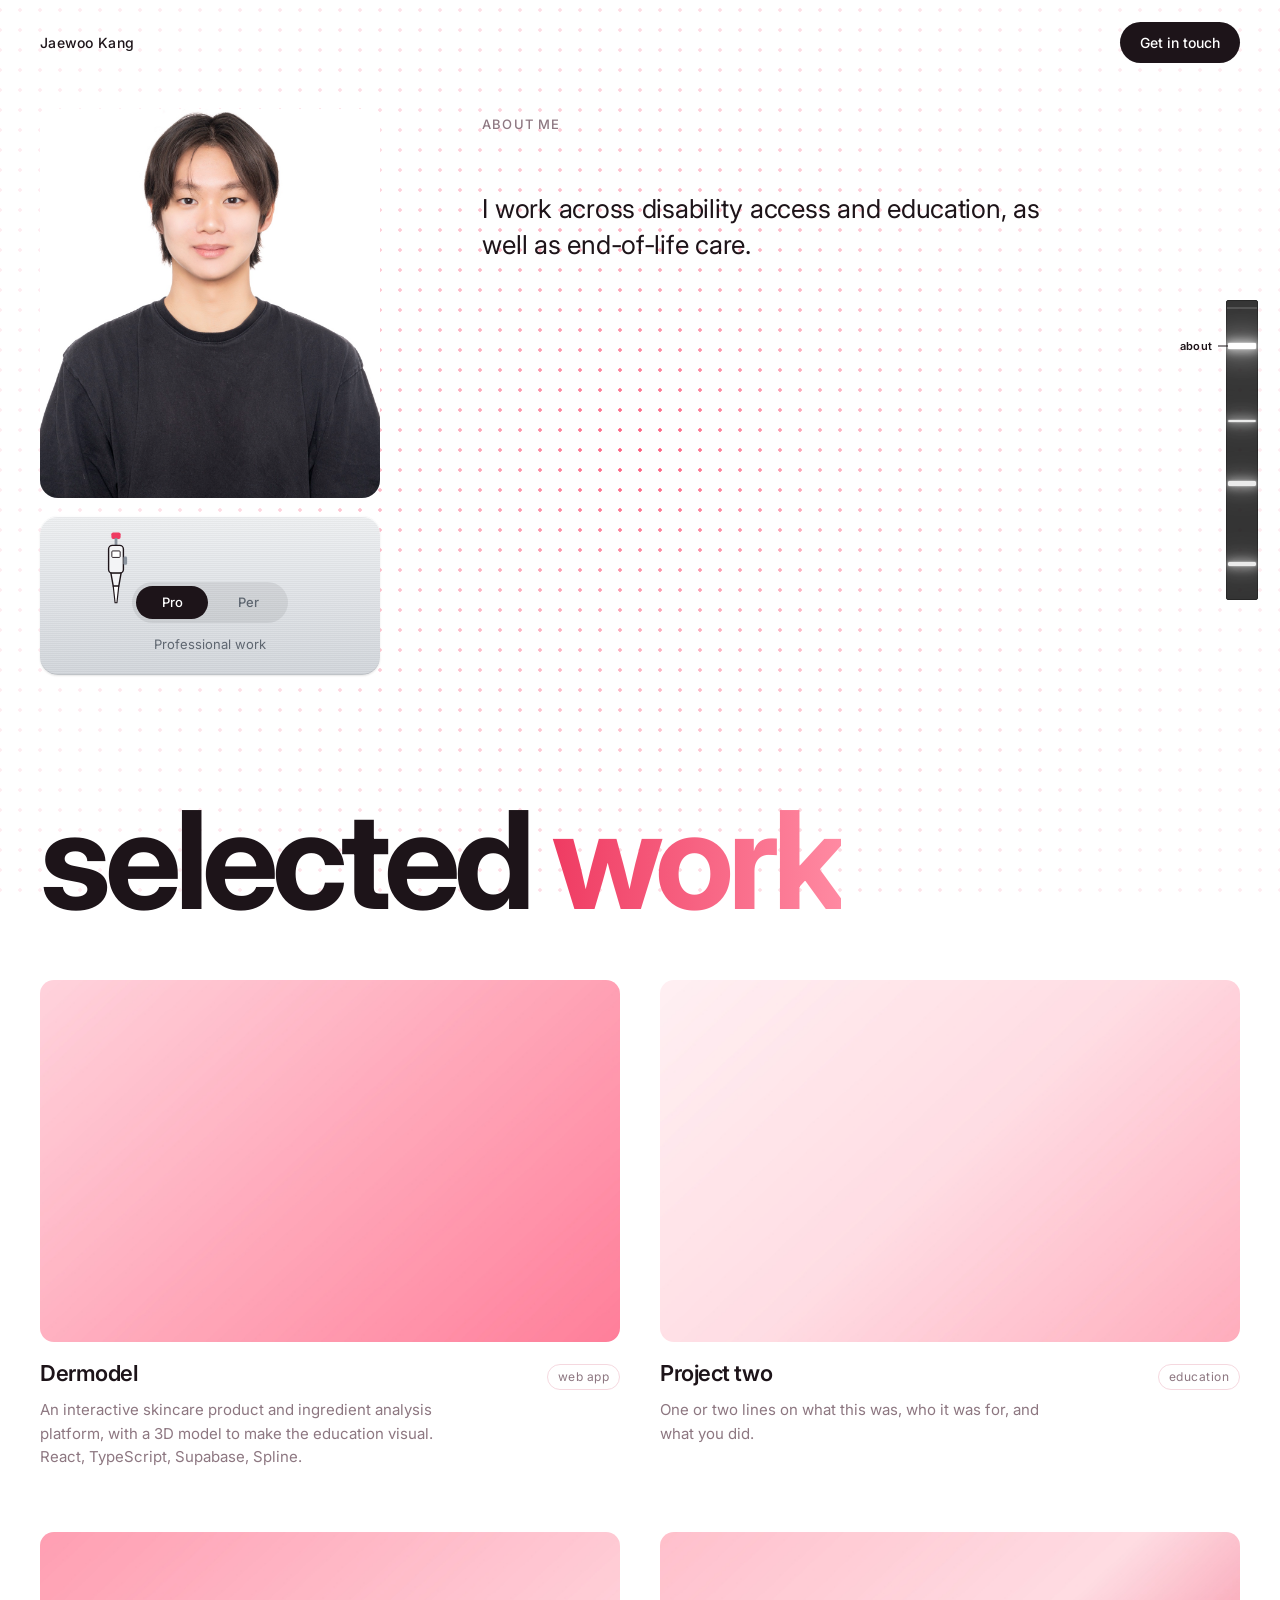
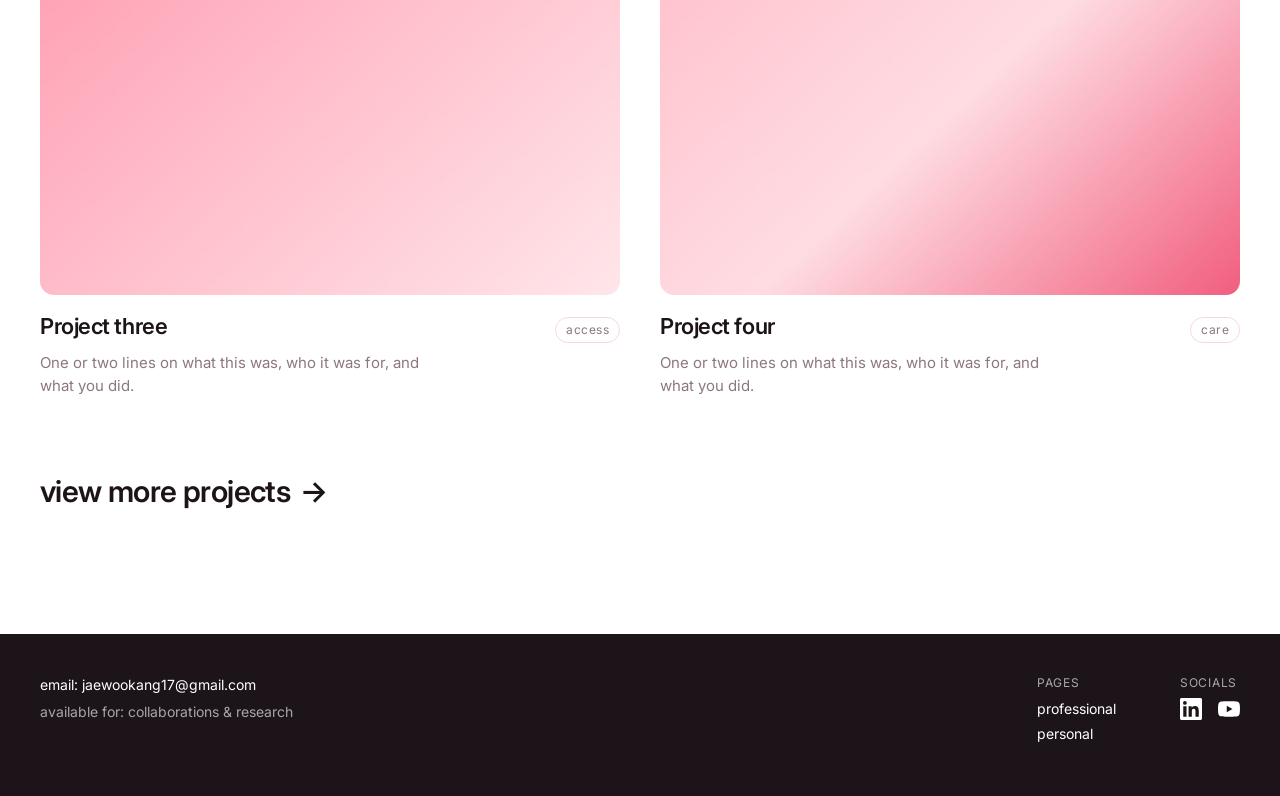
==== index.html @ d9cacae0 "Personal portrait with glasses; link Project one to Dermodel Co-Authored-By: Claude Opus 5 <noreply@" ====
<!DOCTYPE html>
<html lang="en" data-mode="pro">
<head>
  <meta charset="utf-8">
  <meta name="viewport" content="width=device-width, initial-scale=1">
  <title>Jaewoo Kang</title>
  <meta name="description" content="Jaewoo Kang — work across disability access and education, and end-of-life care.">
  <link rel="preconnect" href="https://fonts.googleapis.com">
  <link rel="preconnect" href="https://fonts.gstatic.com" crossorigin>
  <link href="https://fonts.googleapis.com/css2?family=Inter:wght@400;500;600;700&display=swap" rel="stylesheet">
  <link rel="stylesheet" href="style.css?v=16">
</head>
<body>
  <div class="dots" aria-hidden="true"><div class="dots__glow"></div></div>
  <div class="wrap">

    <header class="topbar">
      <a class="brand" href="index.html">Jaewoo Kang</a>
      <a class="btn" href="mailto:jaewookang17@gmail.com">Get in touch</a>
    </header>

    <main>
      <section class="hero" id="about">
        <figure class="portrait">
          <img src="assets/photo.jpg" alt="Portrait of Jaewoo Kang" width="1120" height="1400">
        </figure>

        <div class="about">
          <p class="eyebrow">About me</p>
          <p class="about__text">I work across disability access and education, as well as end-of-life care.</p>
        </div>

        <nav class="mode" aria-label="Professional or personal">
          <!-- Micropipette: pick it up by hovering the toggle -->
          <svg class="pipette" viewBox="0 0 28 80" aria-hidden="true" focusable="false">
            <rect class="pipette__plunger" x="9" y="0" width="10" height="7" rx="2"/>
            <rect class="pipette__stem" x="12.5" y="6" width="3" height="9"/>
            <rect class="pipette__body" x="6" y="14" width="16" height="30" rx="4"/>
            <rect class="pipette__window" x="9.5" y="20" width="9" height="7" rx="1"/>
            <rect class="pipette__eject" x="22" y="26" width="4" height="9" rx="1.5"/>
            <path class="pipette__cone" d="M8.5 44L11 58h6l2.5-14z"/>
            <path class="pipette__tip" d="M11 58l2 18h2l2-18z"/>
          </svg>
          <div class="mode__pill">
            <a class="mode__btn is-active" href="index.html?v=16" aria-current="page">Pro</a>
            <a class="mode__btn" href="personal.html?v=16">Per</a>
          </div>
          <p class="mode__hint">Professional work</p>
        </nav>
      </section>

      <section class="work" id="work" aria-labelledby="work-title">
        <h2 class="work__title" id="work-title">selected <em>work</em></h2>

        <div class="work__grid">
          <a class="project reveal" href="https://dermodel.app" target="_blank" rel="noopener">
            <div class="project__media">
              <img src="assets/projects/project-1.jpg" alt="" width="1200" height="750" loading="lazy">
            </div>
            <div class="project__meta">
              <h3 class="project__title">Dermodel</h3>
              <span class="project__tag">web app</span>
            </div>
            <p class="project__desc">An interactive skincare product and ingredient analysis platform, with a 3D model to make the education visual. React, TypeScript, Supabase, Spline.</p>
          </a>

          <a class="project reveal" href="#">
            <div class="project__media">
              <img src="assets/projects/project-2.jpg" alt="" width="1200" height="750" loading="lazy">
            </div>
            <div class="project__meta">
              <h3 class="project__title">Project two</h3>
              <span class="project__tag">education</span>
            </div>
            <p class="project__desc">One or two lines on what this was, who it was for, and what you did.</p>
          </a>

          <a class="project reveal" href="#">
            <div class="project__media">
              <img src="assets/projects/project-3.jpg" alt="" width="1200" height="750" loading="lazy">
            </div>
            <div class="project__meta">
              <h3 class="project__title">Project three</h3>
              <span class="project__tag">access</span>
            </div>
            <p class="project__desc">One or two lines on what this was, who it was for, and what you did.</p>
          </a>

          <a class="project reveal" href="#">
            <div class="project__media">
              <img src="assets/projects/project-4.jpg" alt="" width="1200" height="750" loading="lazy">
            </div>
            <div class="project__meta">
              <h3 class="project__title">Project four</h3>
              <span class="project__tag">care</span>
            </div>
            <p class="project__desc">One or two lines on what this was, who it was for, and what you did.</p>
          </a>
        </div>

        <a class="work__more" href="#">view more projects <span class="arrow" aria-hidden="true">→</span></a>
      </section>
    </main>


  </div>

  <footer class="footer" id="contact">
    <div class="wrap footer__inner">
      <div class="footer__contact">
        <p>email: <a href="mailto:jaewookang17@gmail.com">jaewookang17@gmail.com</a></p>
        <p class="footer__muted">available for: collaborations &amp; research</p>
      </div>
      <div>
        <p class="footer__label">pages</p>
        <ul>
          <li><a href="index.html">professional</a></li>
          <li><a href="personal.html">personal</a></li>
        </ul>
      </div>
      <div>
        <p class="footer__label">socials</p>
        <ul class="footer__icons">
          <li>
            <a href="https://www.linkedin.com/in/jaewookang" target="_blank" rel="me noopener" aria-label="LinkedIn" title="LinkedIn">
              <svg viewBox="0 0 24 24" aria-hidden="true" focusable="false"><path d="M20.447 20.452h-3.554v-5.569c0-1.328-.027-3.037-1.852-3.037-1.853 0-2.136 1.445-2.136 2.939v5.667H9.351V9h3.414v1.561h.046c.477-.9 1.637-1.85 3.37-1.85 3.601 0 4.267 2.37 4.267 5.455v6.286zM5.337 7.433a2.062 2.062 0 0 1-2.063-2.065 2.064 2.064 0 1 1 2.063 2.065zm1.782 13.019H3.555V9h3.564v11.452zM22.225 0H1.771C.792 0 0 .774 0 1.729v20.542C0 23.227.792 24 1.771 24h20.451C23.2 24 24 23.227 24 22.271V1.729C24 .774 23.2 0 22.222 0h.003z"/></svg>
            </a>
          </li>
          <li>
            <a href="https://www.youtube.com/" target="_blank" rel="me noopener" aria-label="YouTube" title="YouTube">
              <svg viewBox="0 0 24 24" aria-hidden="true" focusable="false"><path d="M23.498 6.186a3.016 3.016 0 0 0-2.122-2.136C19.505 3.545 12 3.545 12 3.545s-7.505 0-9.377.505A3.017 3.017 0 0 0 .502 6.186C0 8.07 0 12 0 12s0 3.93.502 5.814a3.016 3.016 0 0 0 2.122 2.136c1.871.505 9.376.505 9.376.505s7.505 0 9.377-.505a3.015 3.015 0 0 0 2.122-2.136C24 15.93 24 12 24 12s0-3.93-.502-5.814zM9.545 15.568V8.432L15.818 12l-6.273 3.568z"/></svg>
            </a>
          </li>
        </ul>
      </div>
    </div>
  </footer>

  <!-- DNA ladder: black lane, white bands; about / work / contact are links -->
  <nav class="gel" aria-label="Sections">
    <div class="gel__lane" aria-hidden="true"><span class="gel__front"></span></div>
    <a    class="gel__band is-marker" href="#about"   style="--p: .14;  --h: 6px"><span class="gel__label">about</span></a>
    <span class="gel__band" style="--p: .40; --h: 2px" data-bp="2,500" aria-hidden="true"></span>
    <a    class="gel__band is-marker" href="#work"    style="--p: .617; --h: 5px"><span class="gel__label">work</span></a>
    <a    class="gel__band is-marker" href="#contact" style="--p: .896; --h: 4px"><span class="gel__label">contact</span></a>
  </nav>

  <script src="script.js?v=16"></script>
</body>
</html>
---- style.css ----
/* ---------- Tokens ---------- */
:root {
  --font: "Inter", -apple-system, BlinkMacSystemFont, "Segoe UI", Roboto, Helvetica, Arial, sans-serif;

  /* Pro / day: white with red-pink */
  --bg: #ffffff;
  --fg: #1d1419;
  --muted: #8d7781;
  --surface: #fff1f4;
  --surface-2: #ffe3e9;
  --line: #f5d8df;
  --pink: #ff5c7c;
  --pink-deep: #ef3b62;
  --accent: #1d1419;
  --accent-fg: #ffffff;
  --grad: linear-gradient(135deg, #ffd0da 0%, #ff9fb3 55%, #ffe0e6 100%);
  --grad-text: linear-gradient(90deg, #ef3b62 0%, #ff8aa2 100%);

  /* dot-grid background: colour shows only through the dots; a hotspot follows the cursor */
  --dot-size: 3px;
  --dot-gap: 20px;
  --dots-base: rgba(255, 170, 190, .22);
  --dots-hot:  rgba(255, 36, 80, .72);
  --dots-mid:  rgba(255, 92, 124, .46);
  --dots-far:  rgba(255, 150, 172, .22);

  /* sterile station: brushed stainless hood the pipette and toggle sit in */
  --station: linear-gradient(180deg, #eef0f2 0%, #dfe2e6 55%, #d3d7dc 100%);
  --station-edge: rgba(255, 255, 255, .85);
  --station-shadow: rgba(0, 0, 0, .10);
  --station-fg: #1d1419;
  --station-muted: #5e6670;
  --station-pill: rgba(0, 0, 0, .07);

  /* footer is inverted: black on the light page, white on the dark one */
  --footer-bg: #1d1419;
  --footer-fg: #ffffff;
  --footer-muted: rgba(255, 255, 255, .62);
  --footer-line: rgba(255, 255, 255, .12);

  --gutter: clamp(16px, 4vw, 40px);
  --r-sm: 999px;
  --r-md: 14px;
  --r-lg: 18px;
  --ease: cubic-bezier(.2, .7, .2, 1);
}

/* Per / night: deep plum with the same pinks */
:root[data-mode="per"] {
  --bg: #150f18;
  --fg: #f9eff4;
  --muted: #a591a0;
  --surface: #211925;
  --surface-2: #2b2130;
  --line: #2f2534;
  --pink: #ff7391;
  --pink-deep: #ff5c7c;
  --accent: #ff7391;
  --accent-fg: #150f18;
  --grad: linear-gradient(135deg, #3a1f36 0%, #ff7391 100%);
  --grad-text: linear-gradient(90deg, #ff5c7c 0%, #ffb3c1 100%);
  --dots-base: rgba(255, 120, 150, .16);
  --dots-hot:  rgba(255, 60, 100, .62);
  --dots-mid:  rgba(255, 100, 132, .40);
  --dots-far:  rgba(255, 140, 165, .18);
  --station: linear-gradient(180deg, #5b626a 0%, #4a5058 55%, #40464d 100%);
  --station-edge: rgba(255, 255, 255, .18);
  --station-shadow: rgba(0, 0, 0, .35);
  --station-fg: #ffffff;
  --station-muted: rgba(255, 255, 255, .66);
  --station-pill: rgba(255, 255, 255, .12);

  --footer-bg: #ffffff;
  --footer-fg: #1d1419;
  --footer-muted: #8d7781;
  --footer-line: #f5d8df;
}

/* Cross-fade between the two pages in browsers that support it. */
@view-transition { navigation: auto; }
::view-transition-old(root),
::view-transition-new(root) { animation-duration: .35s; }

/* ---------- Base ---------- */
*, *::before, *::after { box-sizing: border-box; }

html { color-scheme: light; scroll-behavior: smooth; }
html[data-mode="per"] { color-scheme: dark; }

body {
  margin: 0;
  font-family: var(--font);
  font-size: 16px;
  line-height: 1.5;
  color: var(--fg);
  background: var(--bg);
  -webkit-font-smoothing: antialiased;
  transition: background-color .35s var(--ease), color .35s var(--ease);
}

/* Dot grid: a fixed layer masked to a grid of small circles. Everything painted
   inside it (the faint base + the glow that follows the cursor) shows only through the dots. */
.dots {
  position: fixed;
  inset: 0;
  z-index: -1;
  overflow: hidden;
  pointer-events: none;
  background: var(--dots-base);
  -webkit-mask-image: radial-gradient(circle, #000 calc(var(--dot-size) / 2), transparent calc(var(--dot-size) / 2 + .6px));
          mask-image: radial-gradient(circle, #000 calc(var(--dot-size) / 2), transparent calc(var(--dot-size) / 2 + .6px));
  -webkit-mask-size: var(--dot-gap) var(--dot-gap);
          mask-size: var(--dot-gap) var(--dot-gap);
  -webkit-mask-position: center;
          mask-position: center;
}
.dots__glow {
  position: absolute;
  top: 0;
  left: 0;
  width: 120vmax;
  height: 120vmax;
  margin: -60vmax 0 0 -60vmax;   /* centre the glow on its transform origin */
  border-radius: 50%;
  background: radial-gradient(circle,
    var(--dots-hot) 0%,
    var(--dots-mid) 16%,
    var(--dots-far) 36%,
    transparent 58%);
  transform: translate3d(50vw, 50vh, 0);   /* centred until the cursor moves */
  will-change: transform;
}

a { color: inherit; text-decoration: none; }
img { display: block; max-width: 100%; }
::selection { background: var(--pink); color: #fff; }

.wrap {
  width: min(1200px, 100% - 2 * var(--gutter));
  margin-inline: auto;
}

/* ---------- Top bar ---------- */
.topbar {
  display: flex;
  align-items: center;
  justify-content: space-between;
  padding-block: 22px;
}

.brand {
  font-size: 14px;
  font-weight: 500;
  letter-spacing: .02em;
}

.btn {
  display: inline-flex;
  align-items: center;
  gap: 8px;
  padding: 10px 20px;
  font-size: 14px;
  font-weight: 500;
  background: var(--accent);
  color: var(--accent-fg);
  border-radius: var(--r-sm);
  transition: background-color .25s var(--ease), color .25s var(--ease), transform .2s var(--ease), box-shadow .25s var(--ease);
}
.btn:hover {
  background: var(--pink-deep);
  color: #fff;
  box-shadow: 0 8px 24px -8px var(--pink-deep);
}
.btn:active { transform: translateY(1px); }

/* ---------- Hero ---------- */
.hero {
  display: grid;
  grid-template-columns: minmax(240px, 340px) 1fr;
  grid-template-areas:
    "photo about"
    "mode  about";
  column-gap: clamp(32px, 8vw, 150px);
  row-gap: 18px;
  align-items: start;
  padding-block: 24px 120px;
  scroll-margin-top: 24px;
}

.portrait {
  grid-area: photo;
  margin: 0;
  aspect-ratio: 7 / 8;
  background: var(--grad);
  overflow: hidden;
  border-radius: var(--r-lg);
}
.portrait img {
  width: 100%;
  height: 100%;
  object-fit: cover;
}

.about {
  grid-area: about;
  padding-top: 6px;
  max-width: 60ch;
}
.eyebrow {
  margin: 0 0 56px;
  font-size: 13px;
  font-weight: 500;
  letter-spacing: .08em;
  text-transform: uppercase;
  color: var(--muted);
}
.about__text {
  margin: 0;
  font-size: clamp(20px, 2.2vw, 26px);
  line-height: 1.4;
  letter-spacing: -.01em;
  text-wrap: pretty;
}

/* ---------- Sterile station: Pro / Per toggle ---------- */
/* A rounded brushed-steel hood under the portrait (separated by the hero row-gap, so the
   two never share an edge). The pipette rests in it; the hand picks it up here. */
.mode {
  grid-area: mode;
  position: relative;
  padding: 66px 22px 20px;   /* top room for the resting pipette */
  text-align: center;
  background:
    repeating-linear-gradient(180deg, rgba(255, 255, 255, .05) 0 1px, rgba(0, 0, 0, .03) 1px 2px),  /* brushed grain */
    var(--station);
  color: var(--station-fg);
  border-radius: 18px;
  box-shadow:
    inset 0 1px 0 var(--station-edge),
    inset 0 -1px 0 var(--station-shadow),
    0 1px 2px var(--station-shadow);
}
/* Inside the hood the cursor is a hand: you're holding the pipette. */
.mode, .mode * { cursor: grab; }
.mode:active, .mode:active * { cursor: grabbing; }

.mode__pill {
  display: inline-flex;
  gap: 4px;
  padding: 4px;
  background: var(--station-pill);
  border-radius: var(--r-sm);
}
.mode__btn {
  display: inline-flex;
  align-items: center;
  justify-content: center;
  min-width: 72px;
  padding: 7px 16px;
  font-size: 13px;
  font-weight: 500;
  color: var(--station-muted);
  border-radius: var(--r-sm);
  transition: background-color .25s var(--ease), color .25s var(--ease);
}
/* Hover follows the hand normally; while the pipette is held it follows the tip instead. */
.mode:not(.is-holding) .mode__btn:hover,
.mode__btn.is-hot { color: var(--station-fg); }
.mode__btn.is-active {
  background: #1d1419;
  color: #ffffff;
}
:root[data-mode="per"] .mode__btn.is-active {
  background: var(--pink);
  color: #150f18;
}
.mode__hint {
  margin: 12px 0 0;
  font-size: 13px;
  color: var(--station-muted);
}

/* Micropipette. Rests beside the pill; held by the hand cursor inside the hood. */
.pipette {
  position: absolute;
  top: 0;
  left: 0;
  z-index: 2;
  width: 26px;
  height: 74px;
  overflow: visible;
  pointer-events: none;
  color: #1d1419;
  transition: transform .5s var(--ease);
}
.pipette.is-following { transition: none; }
.pipette__plunger { fill: var(--pink-deep); }
.pipette__stem    { fill: #8a939e; }
.pipette__body, .pipette__cone {
  fill: #f3f4f6;
  stroke: currentColor;
  stroke-width: 1.5;
  stroke-linejoin: round;
}
.pipette__window { fill: #ffffff; stroke: currentColor; stroke-width: 1; }
.pipette__eject  { fill: #8a939e; }
.pipette__tip {
  fill: #ffffff;
  stroke: currentColor;
  stroke-width: 1.25;
  stroke-linejoin: round;
}

/* ---------- Selected work ---------- */
.work { padding-bottom: 120px; scroll-margin-top: 40px; }

.work__title {
  margin: 0 0 56px;
  font-size: clamp(56px, 11vw, 136px);
  font-weight: 700;
  line-height: .95;
  letter-spacing: -.045em;
}
.work__title em {
  font-style: normal;
  background: var(--grad-text);
  -webkit-background-clip: text;
  background-clip: text;
  color: transparent;
}

.work__grid {
  display: grid;
  grid-template-columns: 1fr 1fr;
  gap: 64px 40px;
}

.project { display: block; }

.project__media {
  aspect-ratio: 16 / 10;
  overflow: hidden;
  border-radius: var(--r-md);
  background: var(--surface-2);
}
.project__media img {
  width: 100%;
  height: 100%;
  object-fit: cover;
  transition: transform .8s var(--ease);
}
.project:hover .project__media img { transform: scale(1.03); }

.project__meta {
  display: flex;
  align-items: baseline;
  justify-content: space-between;
  gap: 16px;
  margin-top: 18px;
}
.project__title {
  margin: 0;
  font-size: 22px;
  font-weight: 600;
  letter-spacing: -.02em;
  line-height: 1.25;
  transition: color .25s var(--ease);
}
.project:hover .project__title { color: var(--pink-deep); }

.project__tag {
  flex: none;
  font-size: 12px;
  letter-spacing: .04em;
  color: var(--muted);
  padding: 3px 10px;
  border: 1px solid var(--line);
  border-radius: var(--r-sm);
  background: var(--bg);
}

.project__desc {
  margin: 8px 0 0;
  font-size: 15px;
  line-height: 1.55;
  color: var(--muted);
  max-width: 46ch;
}

.work__more {
  display: inline-flex;
  align-items: center;
  gap: 10px;
  margin-top: 72px;
  font-size: clamp(22px, 3vw, 30px);
  font-weight: 600;
  letter-spacing: -.02em;
  transition: color .25s var(--ease);
}
.work__more .arrow { transition: transform .3s var(--ease); }
.work__more:hover { color: var(--pink-deep); }
.work__more:hover .arrow { transform: translateX(6px); }

/* Fade + rise on scroll (only when JS is running) */
.js .reveal {
  opacity: 0;
  transform: translateY(18px);
  transition: opacity .7s var(--ease), transform .7s var(--ease);
}
.js .reveal.is-visible { opacity: 1; transform: none; }

/* ---------- Gel-electrophoresis scroll nav ---------- */
/* A DNA ladder on the right edge: black lane, four white bands of varying thickness with a
   bloomy glow, spaced like a real ladder (not evenly). Three bands are the about / work /
   contact links. The dye front tracks scroll. */
.gel {
  position: fixed;
  right: 22px;
  top: 50%;
  z-index: 10;
  width: 32px;
  height: 300px;
  transform: translateY(-50%);
  --lane-line: #262626;
}
:root[data-mode="per"] .gel { --lane-line: #3a3a3e; }
.gel[hidden] { display: none; }

.gel__lane {
  position: absolute;
  inset: 0;
  border-radius: 2px;
  background: rgba(8, 8, 8, .82);
  border: 1px solid var(--lane-line);
}
.gel__front {
  position: absolute;
  left: 0;
  right: 0;
  top: 6px;
  height: 2px;
  background: #fff;
  opacity: .15;
  transition: top .12s linear;
}

/* Bands: --p is the position down the lane (0 = top, 1 = bottom), --h the thickness.
   Solid white rectangles with no edge of their own; the glow feathers straight off them. */
.gel__band {
  position: absolute;
  left: 2px;
  right: 2px;
  top: calc(6px + var(--p) * (100% - 12px));
  height: var(--h, 3px);
  margin-top: calc(var(--h, 3px) / -2);
  border: 0;
  border-radius: 1px;
  background: rgba(255, 255, 255, .9);
  box-shadow:
    0 0 2px rgba(255, 255, 255, .8),
    0 0 8px 2px rgba(255, 255, 255, .45),
    0 0 18px 5px rgba(255, 255, 255, .2),
    0 0 34px 10px rgba(255, 255, 255, .08);
  pointer-events: none;
  transition: box-shadow .3s var(--ease);
}

/* The three marker bands are links */
.gel__band.is-marker { pointer-events: auto; }
.gel__band.is-marker:hover,
.gel__band.is-marker:focus-visible,
.gel__band.is-marker.is-active {
  background: #fff;
  box-shadow:
    0 0 2px #fff,
    0 0 10px 3px rgba(255, 255, 255, .6),
    0 0 24px 8px rgba(255, 255, 255, .3),
    0 0 48px 14px rgba(255, 255, 255, .12);
}
.gel__band.is-marker:focus-visible { outline: 2px solid var(--fg); outline-offset: 4px; }

/* Labels sit to the left of the lane with a short tick line, like the bp column.
   bp values show when hovering the ladder; section names on hover / focus / active. */
.gel__band[data-bp]::after,
.gel__label {
  position: absolute;
  right: 100%;
  top: 50%;
  transform: translateY(-50%);
  padding-right: 16px;
  white-space: nowrap;
  line-height: 1;
  pointer-events: none;
  opacity: 0;
  background: linear-gradient(currentColor, currentColor) right center / 10px 1px no-repeat;
  transition: opacity .2s var(--ease);
}
.gel__band[data-bp]::after {
  content: attr(data-bp);
  font-size: 10px;
  letter-spacing: .02em;
  color: var(--muted);
}
.gel__label {
  font-size: 11px;
  font-weight: 600;
  letter-spacing: .02em;
  color: var(--fg);
}
.gel:hover .gel__band[data-bp]::after,
.gel:hover .gel__label,
.gel__band:focus-visible .gel__label,
.gel__band.is-active .gel__label { opacity: 1; }

/* ---------- Footer ---------- */
.footer {
  background: var(--footer-bg);
  color: var(--footer-fg);
  scroll-margin-top: 40px;
  transition: background-color .35s var(--ease), color .35s var(--ease);
}
.footer__inner {
  display: grid;
  grid-template-columns: 1fr auto auto;
  gap: 32px 64px;
  padding-block: 40px 48px;
  font-size: 14px;
}
.footer p { margin: 0 0 6px; }
.footer__label {
  margin: 0 0 8px;
  font-size: 12px;
  letter-spacing: .06em;
  text-transform: uppercase;
  color: var(--footer-muted);
}
.footer ul { list-style: none; margin: 0; padding: 0; }
.footer li { margin-bottom: 4px; }
.footer a:hover { color: var(--pink); }
.footer__muted { color: var(--footer-muted); }

.footer__icons { display: flex; gap: 16px; }
.footer__icons li { margin: 0; }
.footer__icons a {
  display: inline-flex;
  width: 22px;
  height: 22px;
  color: var(--footer-fg);
  transition: color .2s var(--ease), transform .2s var(--ease);
}
.footer__icons a:hover { color: var(--pink); transform: translateY(-1px); }
.footer__icons svg { width: 100%; height: 100%; fill: currentColor; }

/* ---------- Responsive ---------- */
@media (max-width: 900px), (max-height: 460px) {
  .gel { display: none; }
}

@media (max-width: 720px) {
  .hero {
    grid-template-columns: 1fr;
    grid-template-areas:
      "photo"
      "mode"
      "about";
    row-gap: 18px;
    padding-bottom: 72px;
  }
  .portrait { max-width: 320px; }
  .mode { max-width: 320px; }
  .eyebrow { margin-bottom: 20px; }
  .about { padding-top: 28px; }

  .work { padding-bottom: 72px; }
  .work__title { margin-bottom: 32px; }
  .work__grid { grid-template-columns: 1fr; gap: 40px; }
  .work__more { margin-top: 48px; }

  .footer__inner { grid-template-columns: 1fr 1fr; }
  .footer__contact { grid-column: 1 / -1; }
}

@media (prefers-reduced-motion: reduce) {
  html { scroll-behavior: auto; }
  *, *::before, *::after { transition: none !important; animation: none !important; }
  .js .reveal { opacity: 1; transform: none; }
  @view-transition { navigation: none; }
}
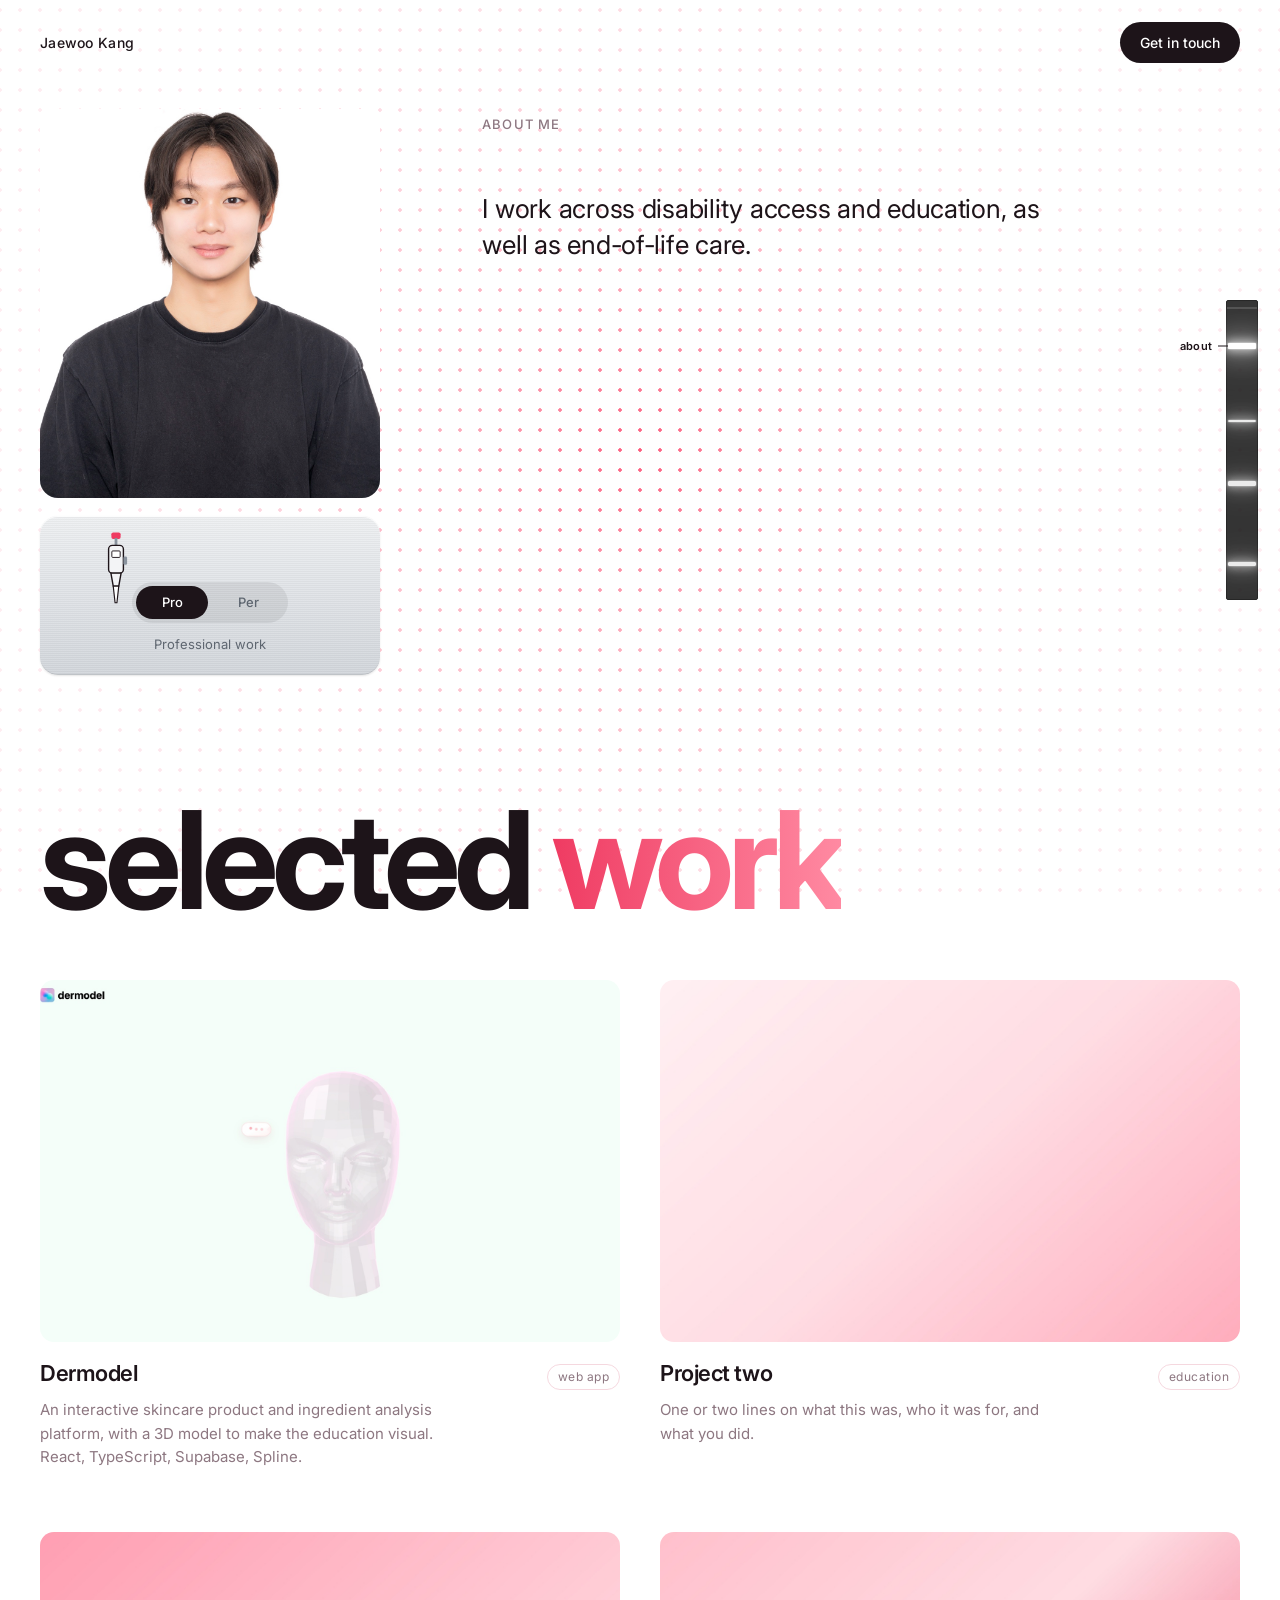
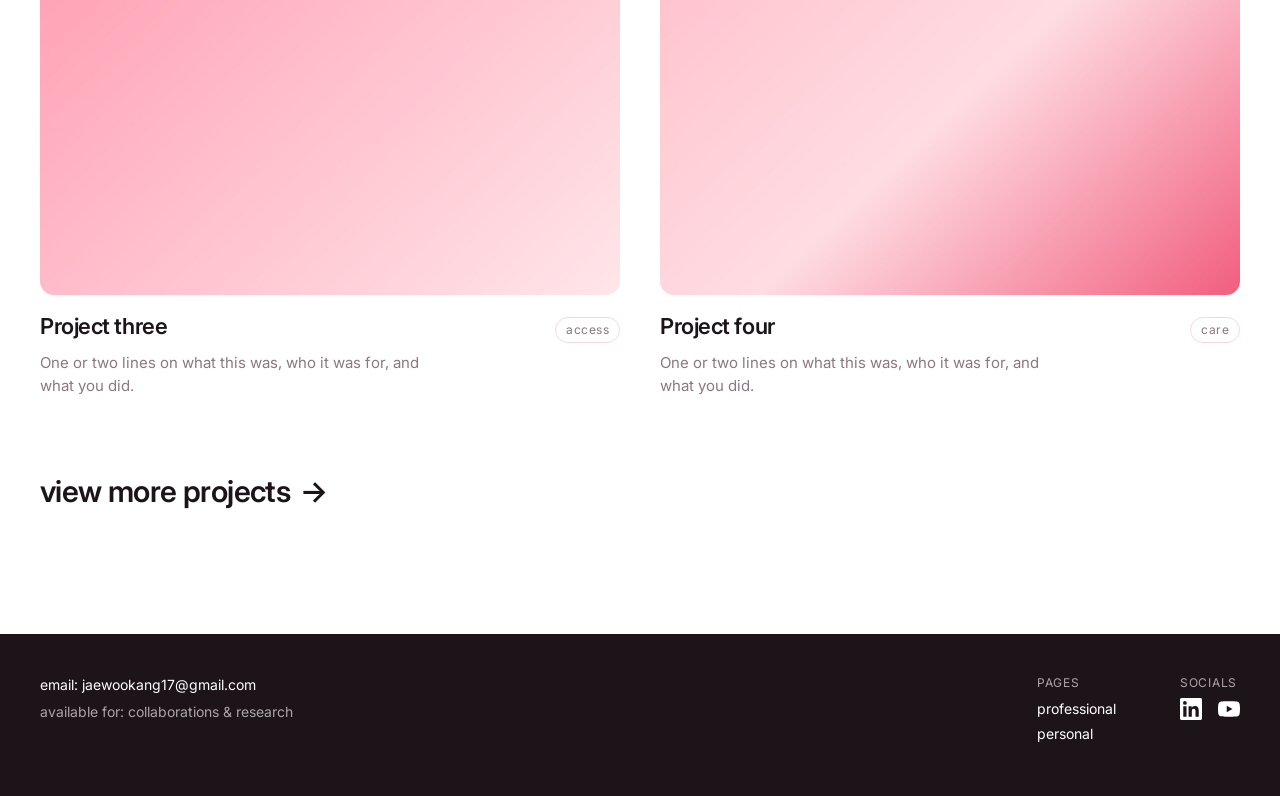
==== commit 663323c9: "Dermodel card: app screenshot, whiteboard on hover Co-Authored-By: Claude Opus 5 <noreply@anthropic." ====
--- a/index.html
+++ b/index.html
@@ -8,7 +8,7 @@
   <link rel="preconnect" href="https://fonts.googleapis.com">
   <link rel="preconnect" href="https://fonts.gstatic.com" crossorigin>
   <link href="https://fonts.googleapis.com/css2?family=Inter:wght@400;500;600;700&display=swap" rel="stylesheet">
-  <link rel="stylesheet" href="style.css?v=16">
+  <link rel="stylesheet" href="style.css?v=17">
 </head>
 <body>
   <div class="dots" aria-hidden="true"><div class="dots__glow"></div></div>
@@ -55,7 +55,9 @@
         <div class="work__grid">
           <a class="project reveal" href="https://dermodel.app" target="_blank" rel="noopener">
             <div class="project__media">
-              <img src="assets/projects/project-1.jpg" alt="" width="1200" height="750" loading="lazy">
+              <img src="assets/projects/project-1.jpg?v=2" alt="Dermodel: a translucent pink 3D head on a mint background" width="1600" height="1000" loading="lazy">
+              <img class="project__media-alt" src="assets/projects/project-1-bts.jpg" alt="Whiteboard of Dermodel planning sketches" width="1600" height="1000" loading="lazy">
+              <span class="project__bts" aria-hidden="true">behind the scenes</span>
             </div>
             <div class="project__meta">
               <h3 class="project__title">Dermodel</h3>
@@ -145,6 +147,6 @@
     <a    class="gel__band is-marker" href="#contact" style="--p: .896; --h: 4px"><span class="gel__label">contact</span></a>
   </nav>
 
-  <script src="script.js?v=16"></script>
+  <script src="script.js?v=17"></script>
 </body>
 </html>
--- a/style.css
+++ b/style.css
@@ -338,6 +338,7 @@
 .project { display: block; }
 
 .project__media {
+  position: relative;
   aspect-ratio: 16 / 10;
   overflow: hidden;
   border-radius: var(--r-md);
@@ -347,9 +348,34 @@
   width: 100%;
   height: 100%;
   object-fit: cover;
-  transition: transform .8s var(--ease);
+  transition: transform .8s var(--ease), opacity .5s var(--ease);
 }
 .project:hover .project__media img { transform: scale(1.03); }
+
+/* Optional second image: fades in over the first on hover (behind-the-scenes shot) */
+.project__media-alt {
+  position: absolute;
+  inset: 0;
+  opacity: 0;
+}
+.project__bts {
+  position: absolute;
+  left: 12px;
+  bottom: 12px;
+  padding: 4px 10px;
+  font-size: 11px;
+  letter-spacing: .04em;
+  color: #fff;
+  background: rgba(0, 0, 0, .55);
+  border-radius: var(--r-sm);
+  opacity: 0;
+  transform: translateY(4px);
+  transition: opacity .3s var(--ease), transform .3s var(--ease);
+}
+.project:hover .project__media-alt,
+.project:focus-visible .project__media-alt { opacity: 1; }
+.project:hover .project__bts,
+.project:focus-visible .project__bts { opacity: 1; transform: none; }
 
 .project__meta {
   display: flex;
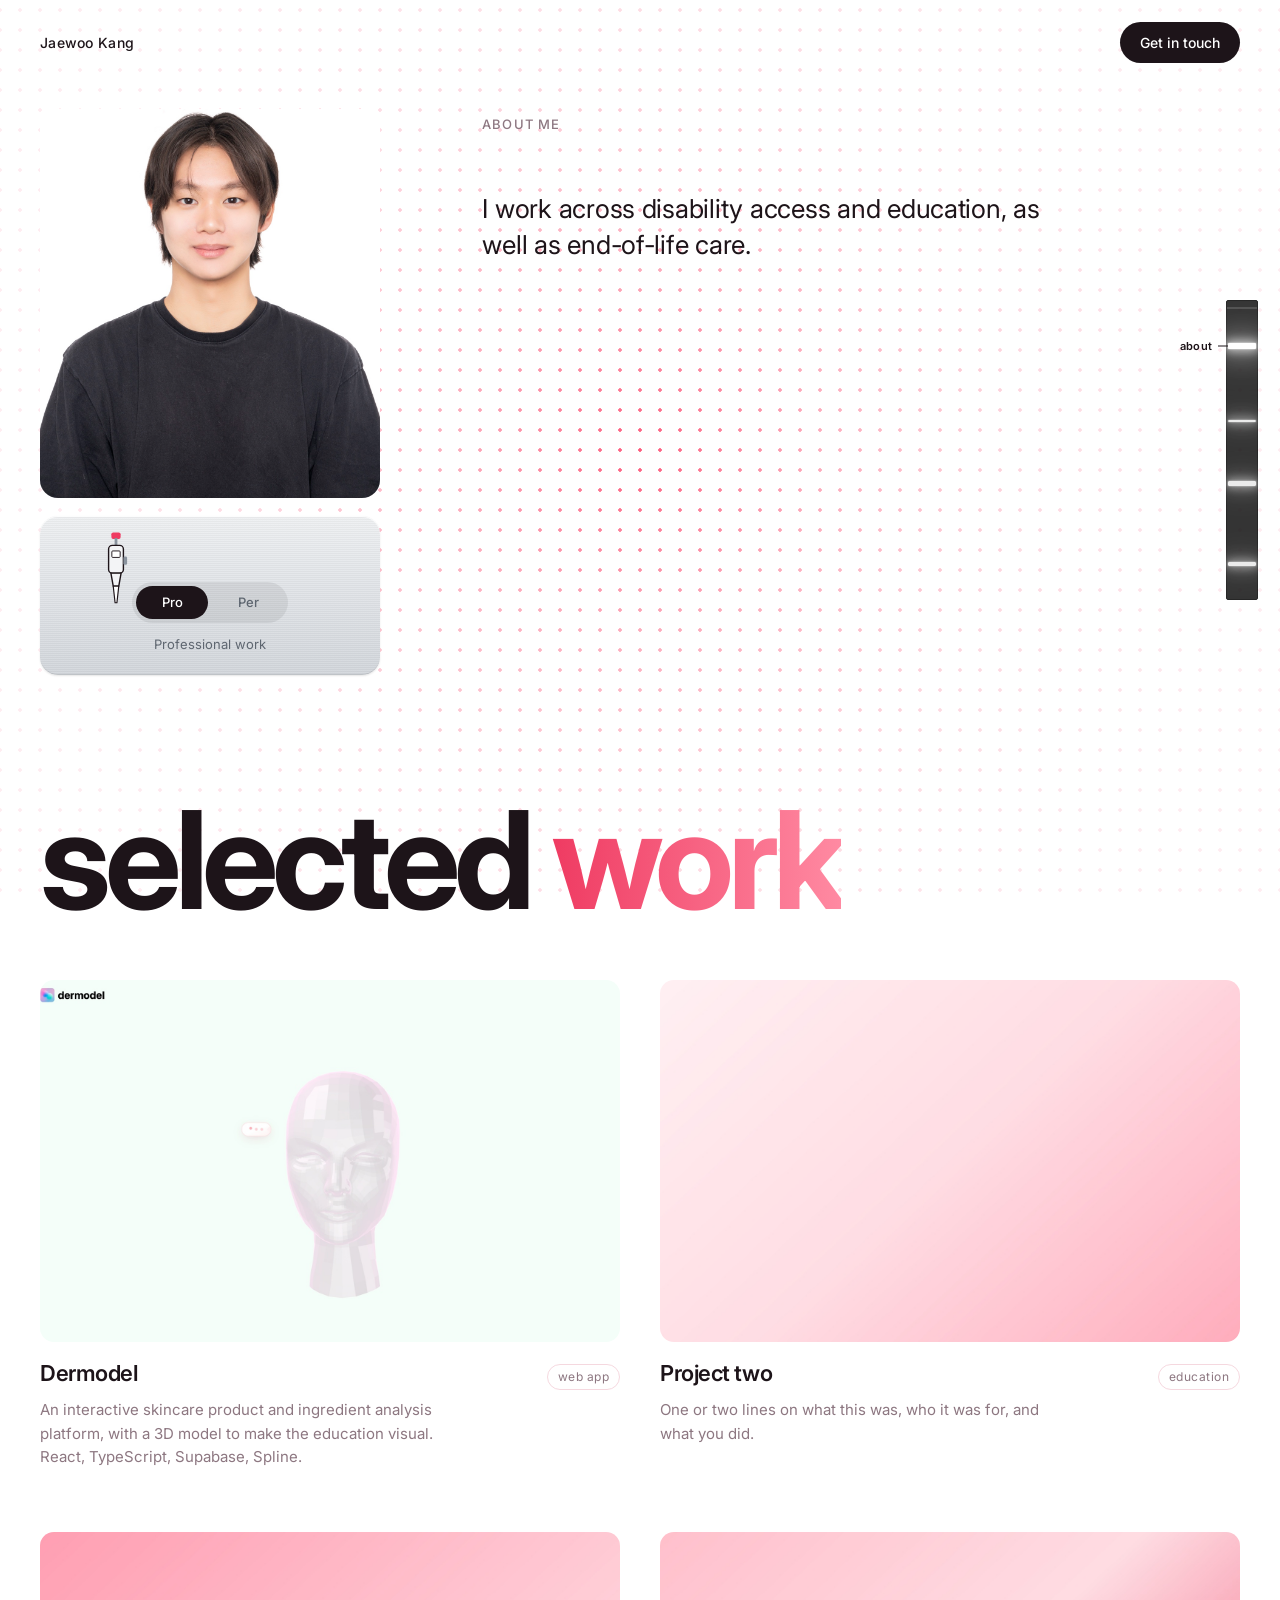
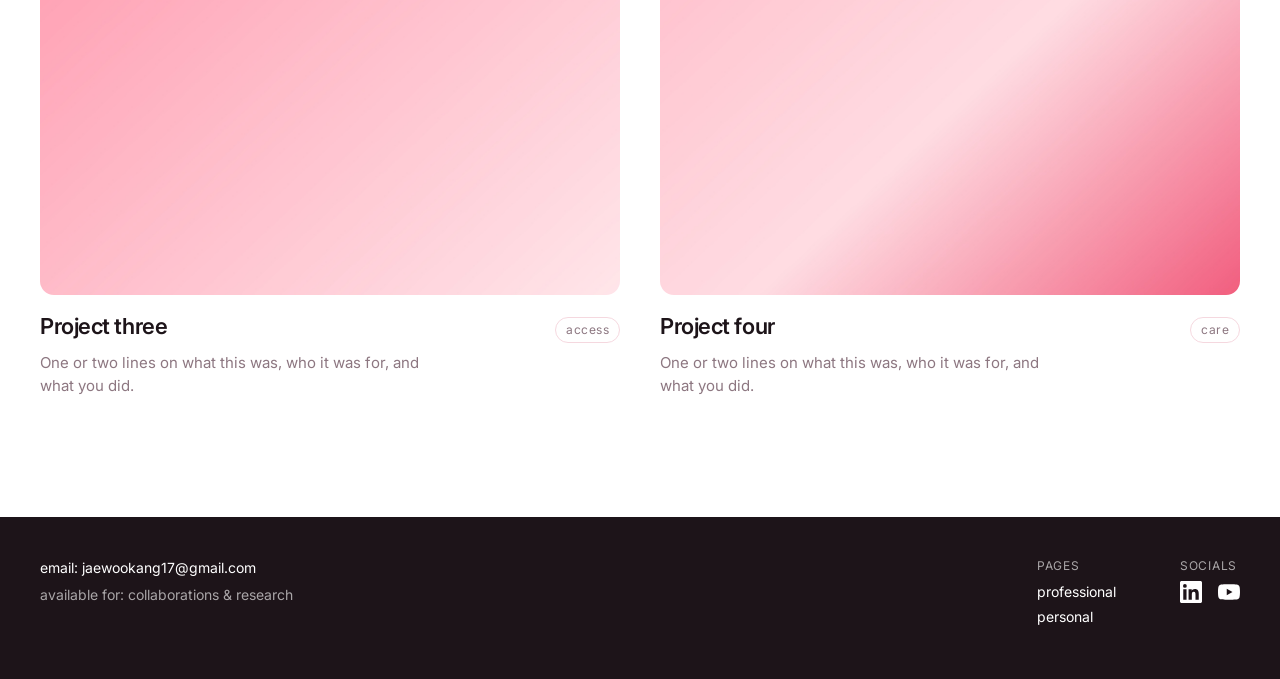
==== commit cd846fe7: "Remove view-more link; personal page gets its own project images Co-Authored-By: Claude Opus 5 <nore" ====
--- a/index.html
+++ b/index.html
@@ -8,7 +8,7 @@
   <link rel="preconnect" href="https://fonts.googleapis.com">
   <link rel="preconnect" href="https://fonts.gstatic.com" crossorigin>
   <link href="https://fonts.googleapis.com/css2?family=Inter:wght@400;500;600;700&display=swap" rel="stylesheet">
-  <link rel="stylesheet" href="style.css?v=17">
+  <link rel="stylesheet" href="style.css?v=18">
 </head>
 <body>
   <div class="dots" aria-hidden="true"><div class="dots__glow"></div></div>
@@ -100,7 +100,6 @@
           </a>
         </div>
 
-        <a class="work__more" href="#">view more projects <span class="arrow" aria-hidden="true">→</span></a>
       </section>
     </main>
 
@@ -147,6 +146,6 @@
     <a    class="gel__band is-marker" href="#contact" style="--p: .896; --h: 4px"><span class="gel__label">contact</span></a>
   </nav>
 
-  <script src="script.js?v=17"></script>
+  <script src="script.js?v=18"></script>
 </body>
 </html>
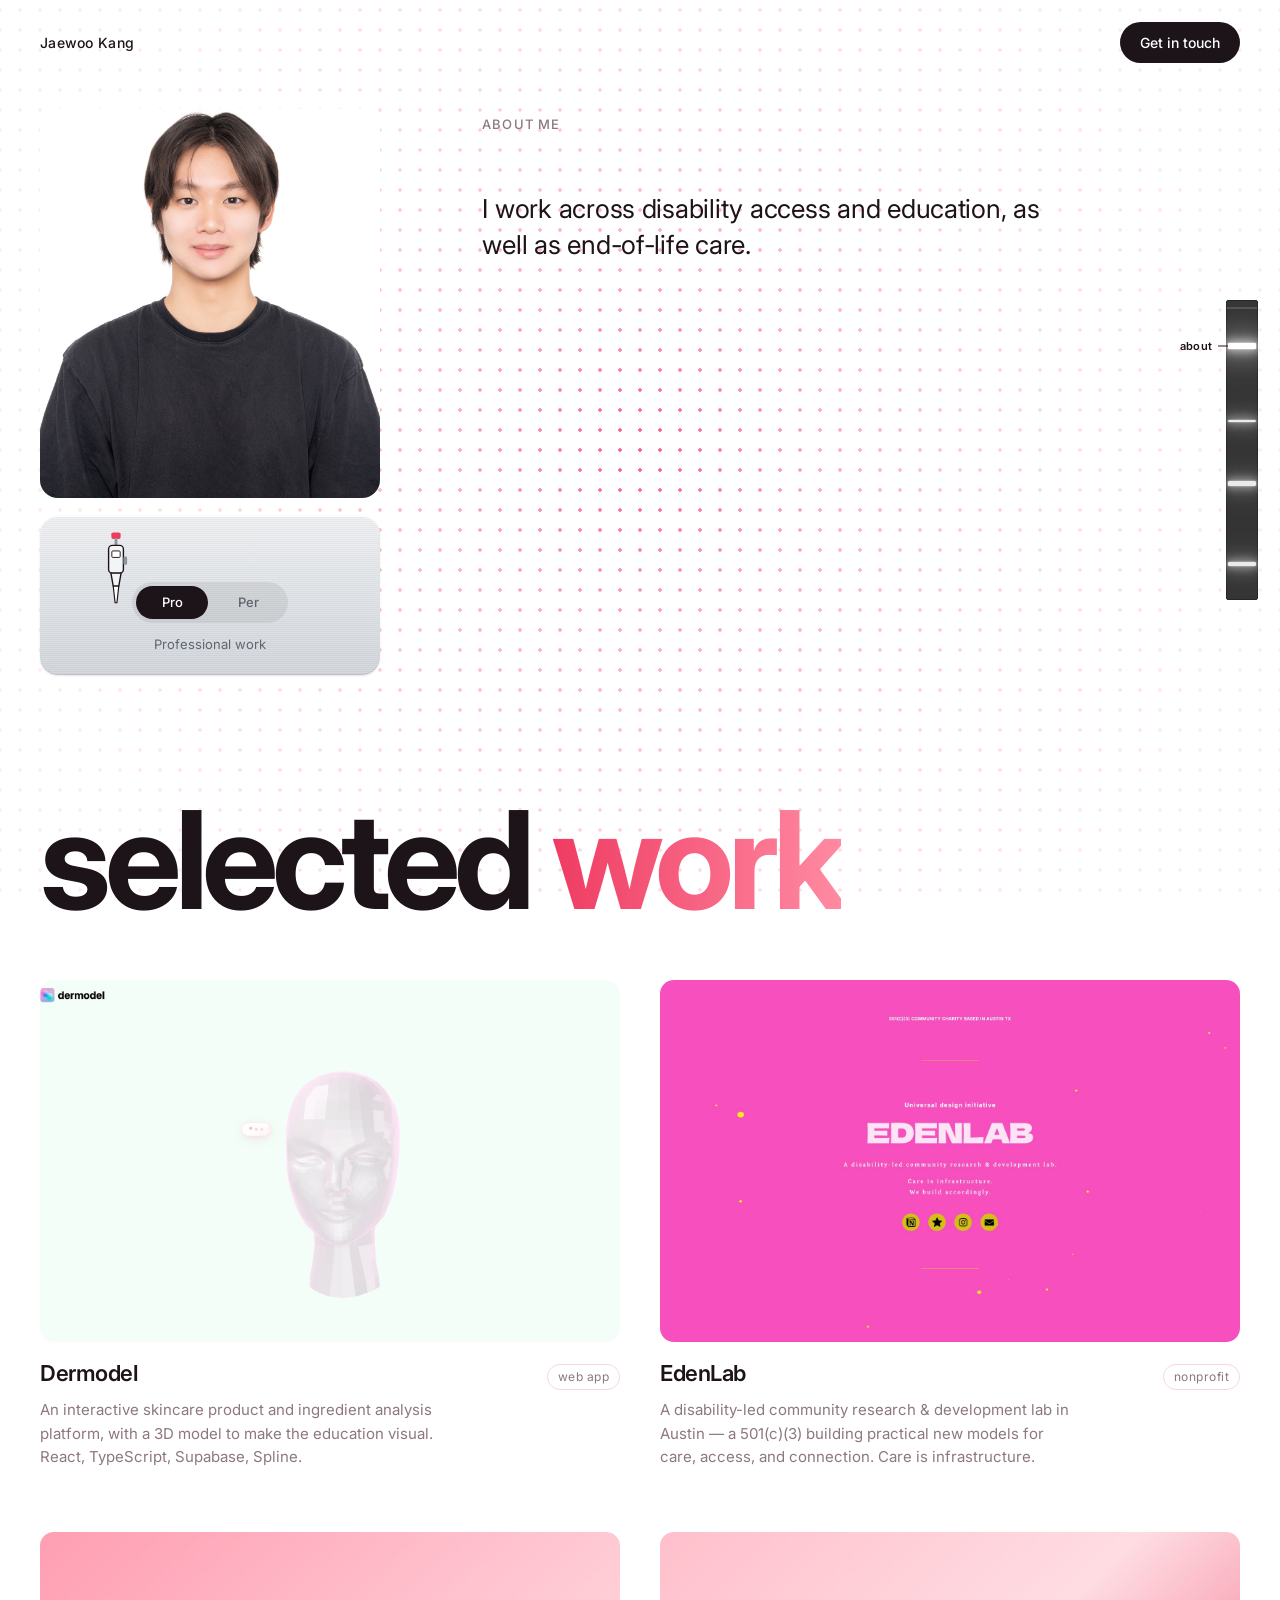
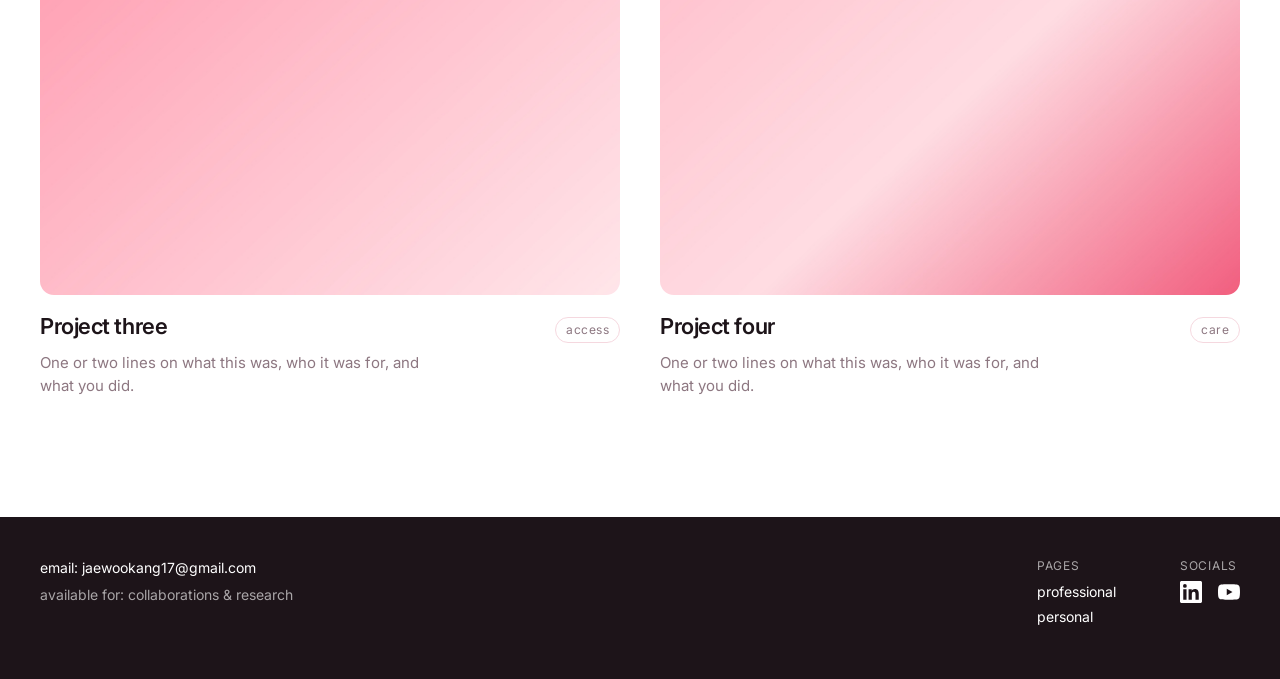
==== commit 26e03adb: "Card two: EdenLab Co-Authored-By: Claude Opus 5 <noreply@anthropic.com>" ====
--- a/index.html
+++ b/index.html
@@ -8,7 +8,7 @@
   <link rel="preconnect" href="https://fonts.googleapis.com">
   <link rel="preconnect" href="https://fonts.gstatic.com" crossorigin>
   <link href="https://fonts.googleapis.com/css2?family=Inter:wght@400;500;600;700&display=swap" rel="stylesheet">
-  <link rel="stylesheet" href="style.css?v=18">
+  <link rel="stylesheet" href="style.css?v=19">
 </head>
 <body>
   <div class="dots" aria-hidden="true"><div class="dots__glow"></div></div>
@@ -66,15 +66,15 @@
             <p class="project__desc">An interactive skincare product and ingredient analysis platform, with a 3D model to make the education visual. React, TypeScript, Supabase, Spline.</p>
           </a>
 
-          <a class="project reveal" href="#">
+          <a class="project reveal" href="https://www.edenlabinitiative.org/" target="_blank" rel="noopener">
             <div class="project__media">
-              <img src="assets/projects/project-2.jpg" alt="" width="1200" height="750" loading="lazy">
+              <img src="assets/projects/project-2.jpg?v=2" alt="EdenLab: white wordmark on a hot-pink field — a disability-led community research and development lab" width="1600" height="1000" loading="lazy">
             </div>
             <div class="project__meta">
-              <h3 class="project__title">Project two</h3>
-              <span class="project__tag">education</span>
+              <h3 class="project__title">EdenLab</h3>
+              <span class="project__tag">nonprofit</span>
             </div>
-            <p class="project__desc">One or two lines on what this was, who it was for, and what you did.</p>
+            <p class="project__desc">A disability-led community research &amp; development lab in Austin — a 501(c)(3) building practical new models for care, access, and connection. Care is infrastructure.</p>
           </a>
 
           <a class="project reveal" href="#">
@@ -146,6 +146,6 @@
     <a    class="gel__band is-marker" href="#contact" style="--p: .896; --h: 4px"><span class="gel__label">contact</span></a>
   </nav>
 
-  <script src="script.js?v=18"></script>
+  <script src="script.js?v=19"></script>
 </body>
 </html>
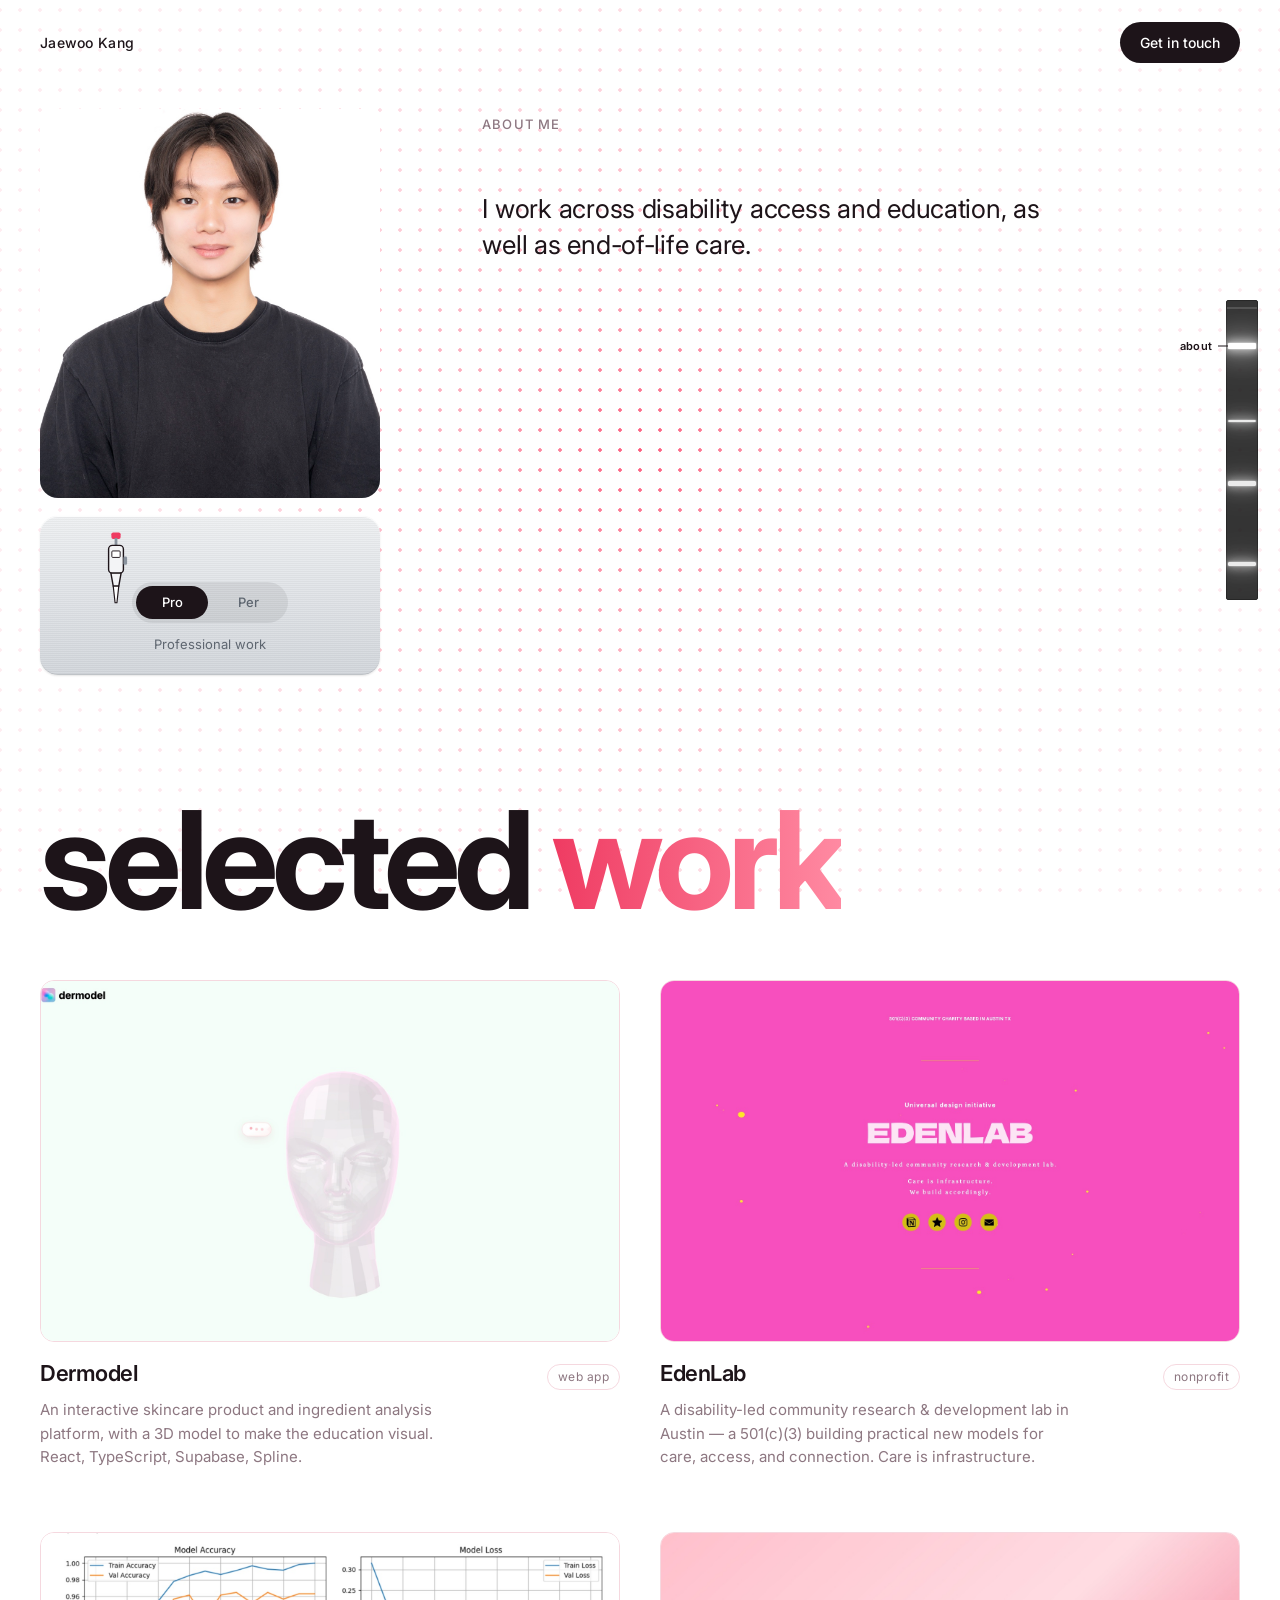
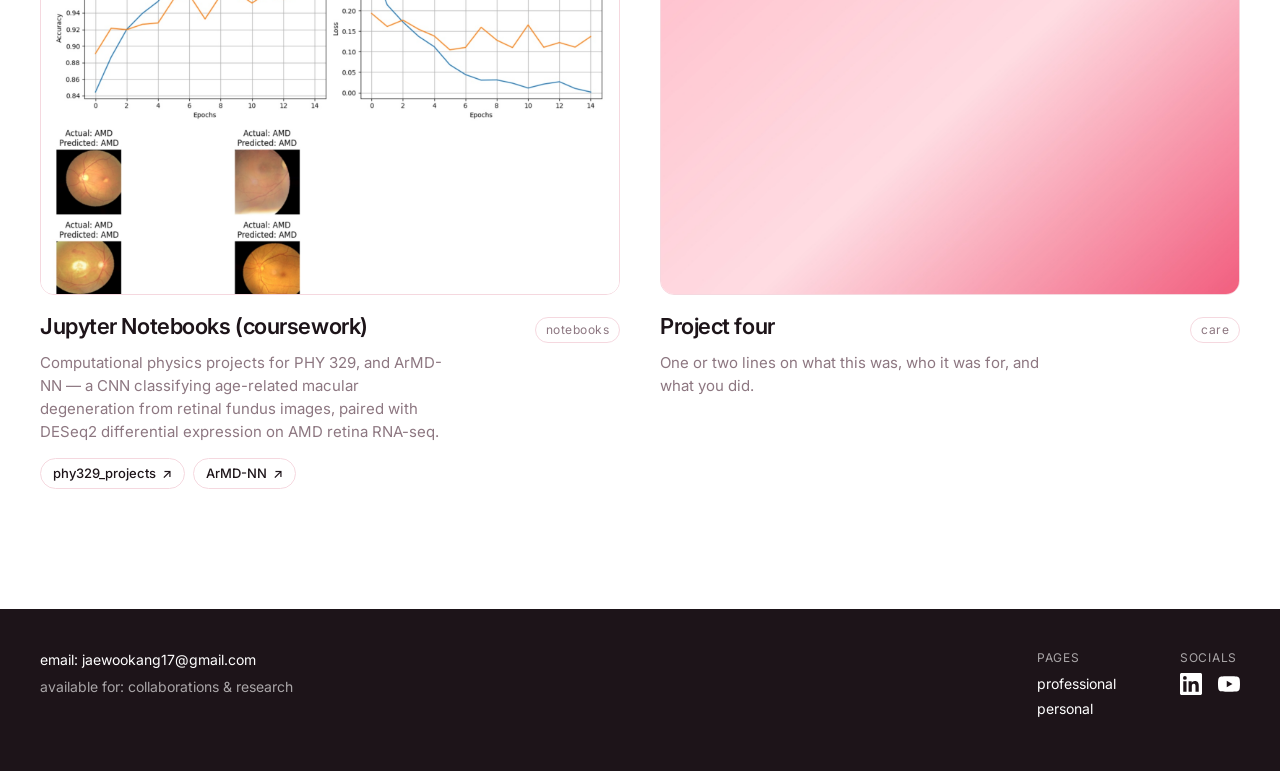
==== commit 38783a4b: "Card three: Jupyter Notebooks (phy329_projects + ArMD-NN) Co-Authored-By: Claude Opus 5 <noreply@ant" ====
--- a/index.html
+++ b/index.html
@@ -8,7 +8,7 @@
   <link rel="preconnect" href="https://fonts.googleapis.com">
   <link rel="preconnect" href="https://fonts.gstatic.com" crossorigin>
   <link href="https://fonts.googleapis.com/css2?family=Inter:wght@400;500;600;700&display=swap" rel="stylesheet">
-  <link rel="stylesheet" href="style.css?v=19">
+  <link rel="stylesheet" href="style.css?v=20">
 </head>
 <body>
   <div class="dots" aria-hidden="true"><div class="dots__glow"></div></div>
@@ -77,16 +77,20 @@
             <p class="project__desc">A disability-led community research &amp; development lab in Austin — a 501(c)(3) building practical new models for care, access, and connection. Care is infrastructure.</p>
           </a>
 
-          <a class="project reveal" href="#">
+          <div class="project reveal">
             <div class="project__media">
-              <img src="assets/projects/project-3.jpg" alt="" width="1200" height="750" loading="lazy">
+              <img src="assets/projects/project-3.jpg?v=2" alt="Training accuracy and loss curves and retinal fundus images from the ArMD-NN notebook" width="1600" height="1000" loading="lazy">
             </div>
             <div class="project__meta">
-              <h3 class="project__title">Project three</h3>
-              <span class="project__tag">access</span>
+              <h3 class="project__title">Jupyter Notebooks (coursework)</h3>
+              <span class="project__tag">notebooks</span>
             </div>
-            <p class="project__desc">One or two lines on what this was, who it was for, and what you did.</p>
-          </a>
+            <p class="project__desc">Computational physics projects for PHY 329, and ArMD-NN — a CNN classifying age-related macular degeneration from retinal fundus images, paired with DESeq2 differential expression on AMD retina RNA-seq.</p>
+            <ul class="project__links">
+              <li><a href="https://github.com/jaewookng/phy329_projects" target="_blank" rel="noopener">phy329_projects <span aria-hidden="true">↗</span></a></li>
+              <li><a href="https://github.com/jaewookng/ArMD-NN" target="_blank" rel="noopener">ArMD-NN <span aria-hidden="true">↗</span></a></li>
+            </ul>
+          </div>
 
           <a class="project reveal" href="#">
             <div class="project__media">
@@ -146,6 +150,6 @@
     <a    class="gel__band is-marker" href="#contact" style="--p: .896; --h: 4px"><span class="gel__label">contact</span></a>
   </nav>
 
-  <script src="script.js?v=19"></script>
+  <script src="script.js?v=20"></script>
 </body>
 </html>
--- a/style.css
+++ b/style.css
@@ -341,6 +341,7 @@
   position: relative;
   aspect-ratio: 16 / 10;
   overflow: hidden;
+  border: 1px solid var(--line);   /* keeps light thumbnails from blending into the page */
   border-radius: var(--r-md);
   background: var(--surface-2);
 }
@@ -412,6 +413,29 @@
   color: var(--muted);
   max-width: 46ch;
 }
+
+/* A card that bundles several repos: chips instead of one card-wide link */
+.project__links {
+  display: flex;
+  flex-wrap: wrap;
+  gap: 8px;
+  margin: 14px 0 0;
+  padding: 0;
+  list-style: none;
+}
+.project__links a {
+  display: inline-flex;
+  align-items: center;
+  gap: 6px;
+  padding: 5px 12px;
+  font-size: 13px;
+  font-weight: 500;
+  border: 1px solid var(--line);
+  border-radius: var(--r-sm);
+  background: var(--bg);
+  transition: color .2s var(--ease), border-color .2s var(--ease);
+}
+.project__links a:hover { color: var(--pink-deep); border-color: var(--pink); }
 
 .work__more {
   display: inline-flex;
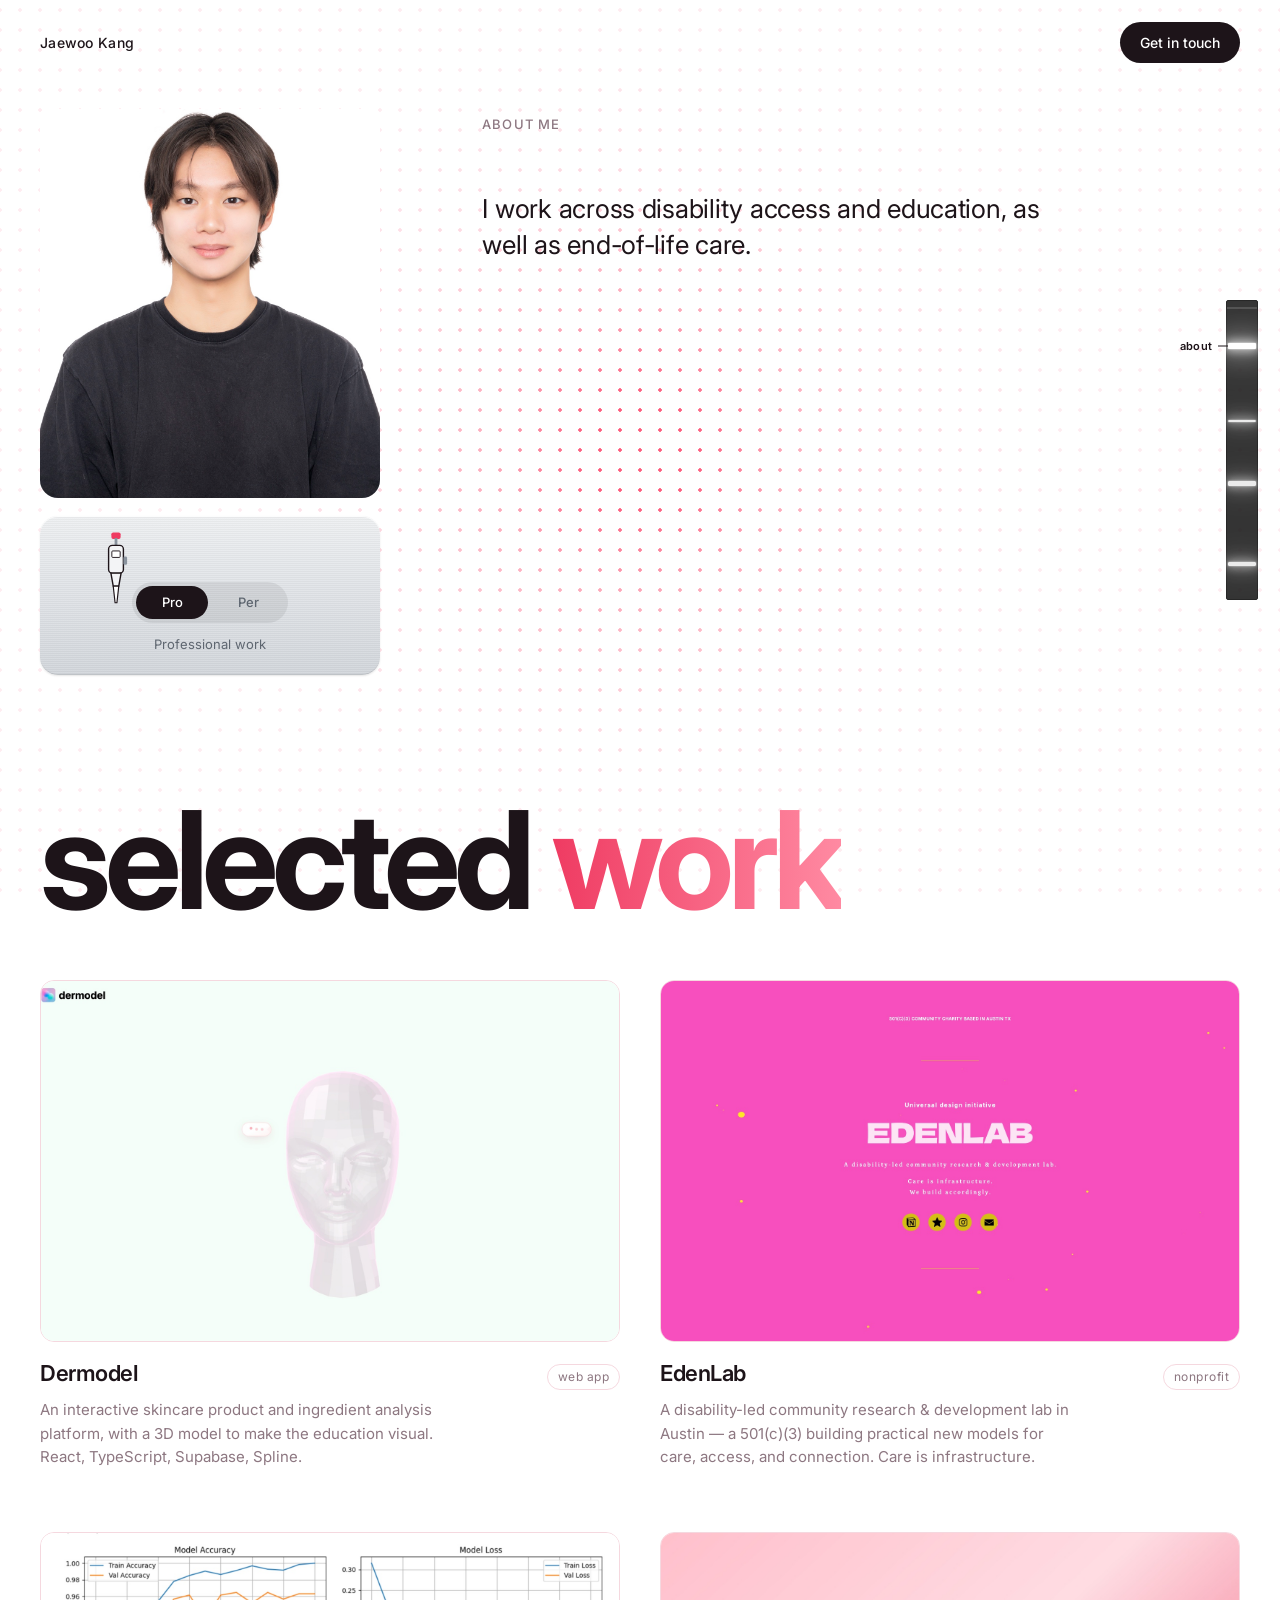
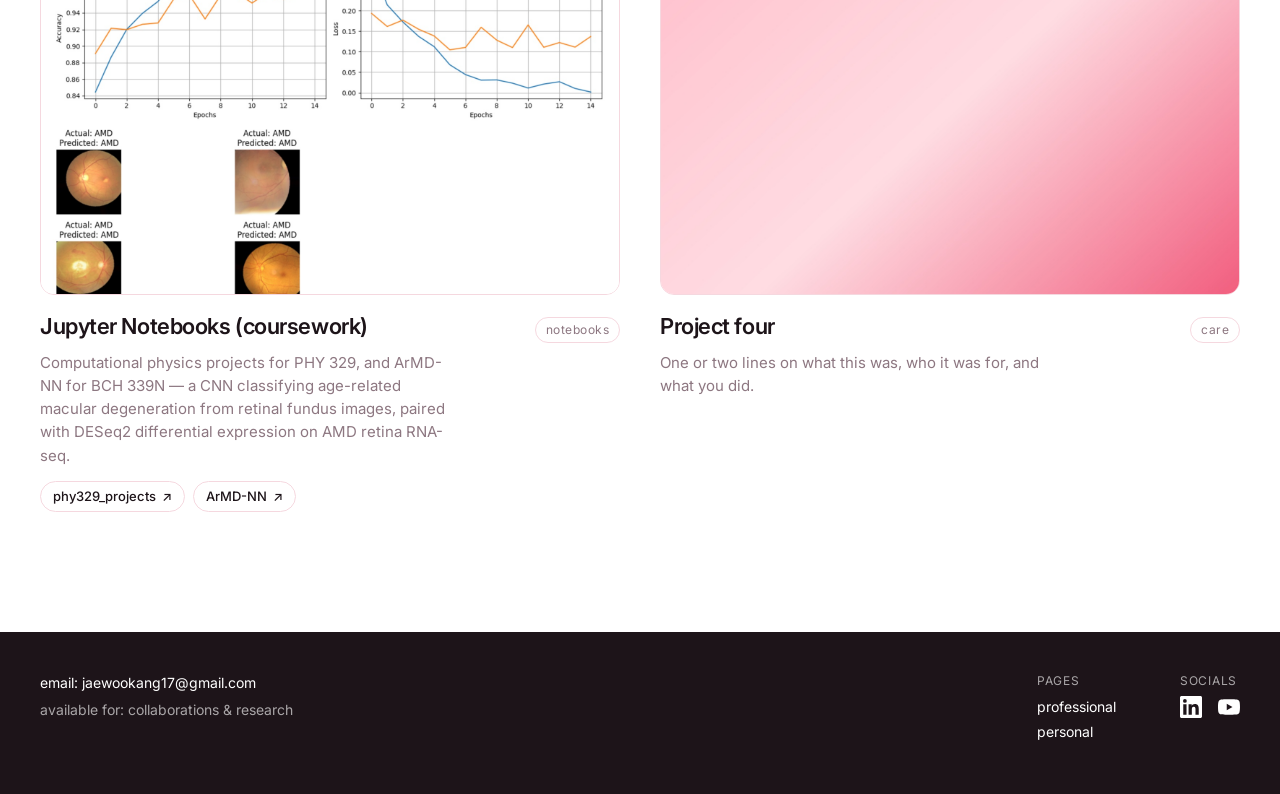
==== commit 7eb0b75a: "BCH 339N on the notebooks card; tighter cursor glow Co-Authored-By: Claude Opus 5 <noreply@anthropic" ====
--- a/index.html
+++ b/index.html
@@ -8,7 +8,7 @@
   <link rel="preconnect" href="https://fonts.googleapis.com">
   <link rel="preconnect" href="https://fonts.gstatic.com" crossorigin>
   <link href="https://fonts.googleapis.com/css2?family=Inter:wght@400;500;600;700&display=swap" rel="stylesheet">
-  <link rel="stylesheet" href="style.css?v=20">
+  <link rel="stylesheet" href="style.css?v=21">
 </head>
 <body>
   <div class="dots" aria-hidden="true"><div class="dots__glow"></div></div>
@@ -85,7 +85,7 @@
               <h3 class="project__title">Jupyter Notebooks (coursework)</h3>
               <span class="project__tag">notebooks</span>
             </div>
-            <p class="project__desc">Computational physics projects for PHY 329, and ArMD-NN — a CNN classifying age-related macular degeneration from retinal fundus images, paired with DESeq2 differential expression on AMD retina RNA-seq.</p>
+            <p class="project__desc">Computational physics projects for PHY 329, and ArMD-NN for BCH 339N — a CNN classifying age-related macular degeneration from retinal fundus images, paired with DESeq2 differential expression on AMD retina RNA-seq.</p>
             <ul class="project__links">
               <li><a href="https://github.com/jaewookng/phy329_projects" target="_blank" rel="noopener">phy329_projects <span aria-hidden="true">↗</span></a></li>
               <li><a href="https://github.com/jaewookng/ArMD-NN" target="_blank" rel="noopener">ArMD-NN <span aria-hidden="true">↗</span></a></li>
@@ -150,6 +150,6 @@
     <a    class="gel__band is-marker" href="#contact" style="--p: .896; --h: 4px"><span class="gel__label">contact</span></a>
   </nav>
 
-  <script src="script.js?v=20"></script>
+  <script src="script.js?v=21"></script>
 </body>
 </html>
--- a/style.css
+++ b/style.css
@@ -118,15 +118,16 @@
   position: absolute;
   top: 0;
   left: 0;
-  width: 120vmax;
-  height: 120vmax;
-  margin: -60vmax 0 0 -60vmax;   /* centre the glow on its transform origin */
+  width: 100vmax;
+  height: 100vmax;
+  margin: -50vmax 0 0 -50vmax;   /* centre the glow on its transform origin */
   border-radius: 50%;
   background: radial-gradient(circle,
     var(--dots-hot) 0%,
+    var(--dots-hot) 6%,
     var(--dots-mid) 16%,
-    var(--dots-far) 36%,
-    transparent 58%);
+    var(--dots-far) 30%,
+    transparent 46%);
   transform: translate3d(50vw, 50vh, 0);   /* centred until the cursor moves */
   will-change: transform;
 }
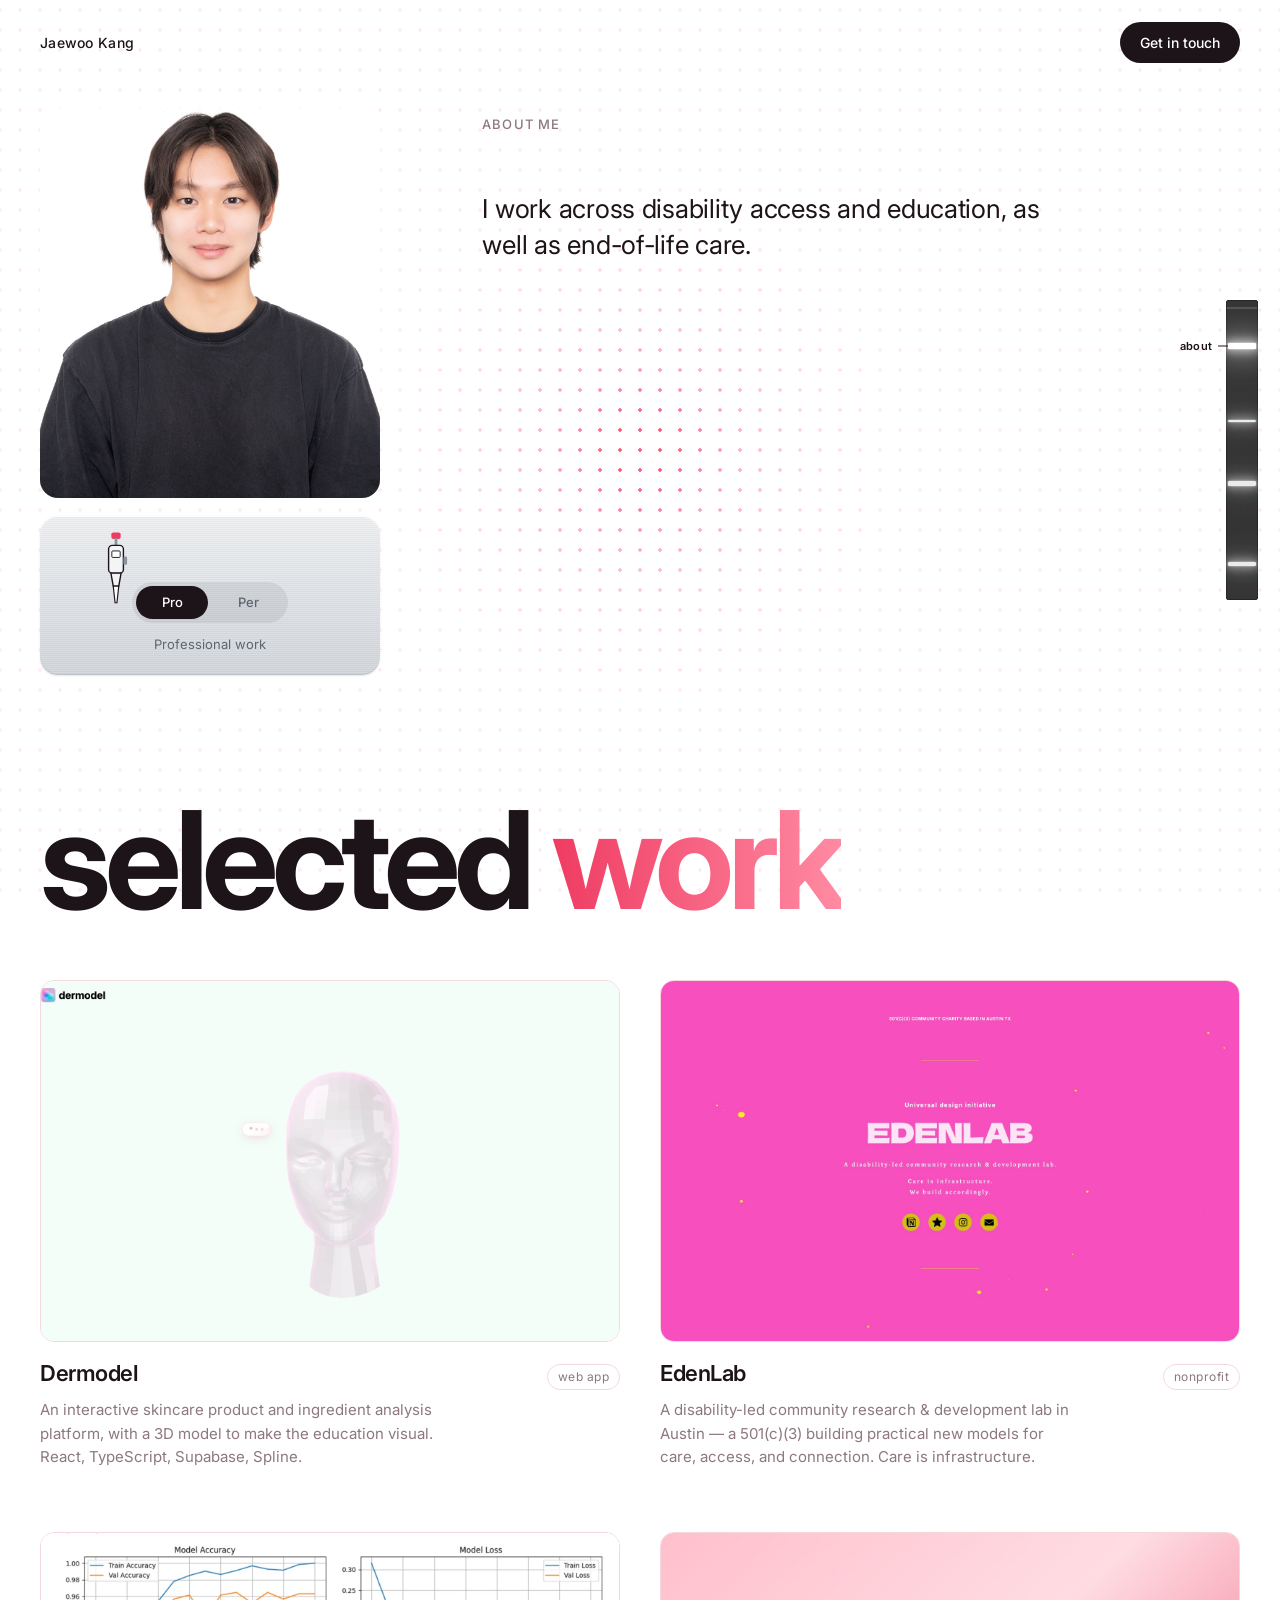
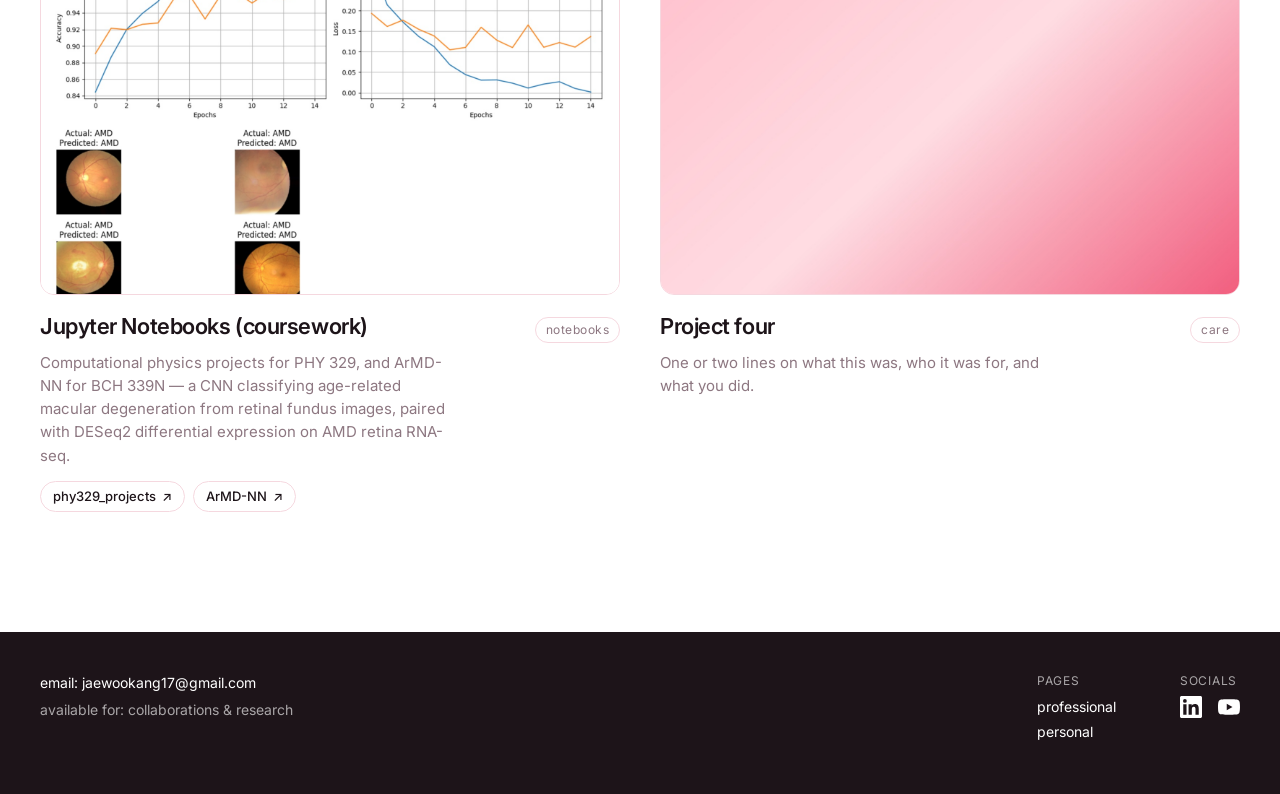
==== commit c0bb5b6b: "Cursor glow: 60vmax Co-Authored-By: Claude Opus 5 <noreply@anthropic.com>" ====
--- a/index.html
+++ b/index.html
@@ -8,7 +8,7 @@
   <link rel="preconnect" href="https://fonts.googleapis.com">
   <link rel="preconnect" href="https://fonts.gstatic.com" crossorigin>
   <link href="https://fonts.googleapis.com/css2?family=Inter:wght@400;500;600;700&display=swap" rel="stylesheet">
-  <link rel="stylesheet" href="style.css?v=21">
+  <link rel="stylesheet" href="style.css?v=22">
 </head>
 <body>
   <div class="dots" aria-hidden="true"><div class="dots__glow"></div></div>
@@ -150,6 +150,6 @@
     <a    class="gel__band is-marker" href="#contact" style="--p: .896; --h: 4px"><span class="gel__label">contact</span></a>
   </nav>
 
-  <script src="script.js?v=21"></script>
+  <script src="script.js?v=22"></script>
 </body>
 </html>
--- a/style.css
+++ b/style.css
@@ -118,9 +118,9 @@
   position: absolute;
   top: 0;
   left: 0;
-  width: 100vmax;
-  height: 100vmax;
-  margin: -50vmax 0 0 -50vmax;   /* centre the glow on its transform origin */
+  width: 60vmax;
+  height: 60vmax;
+  margin: -30vmax 0 0 -30vmax;   /* centre the glow on its transform origin */
   border-radius: 50%;
   background: radial-gradient(circle,
     var(--dots-hot) 0%,
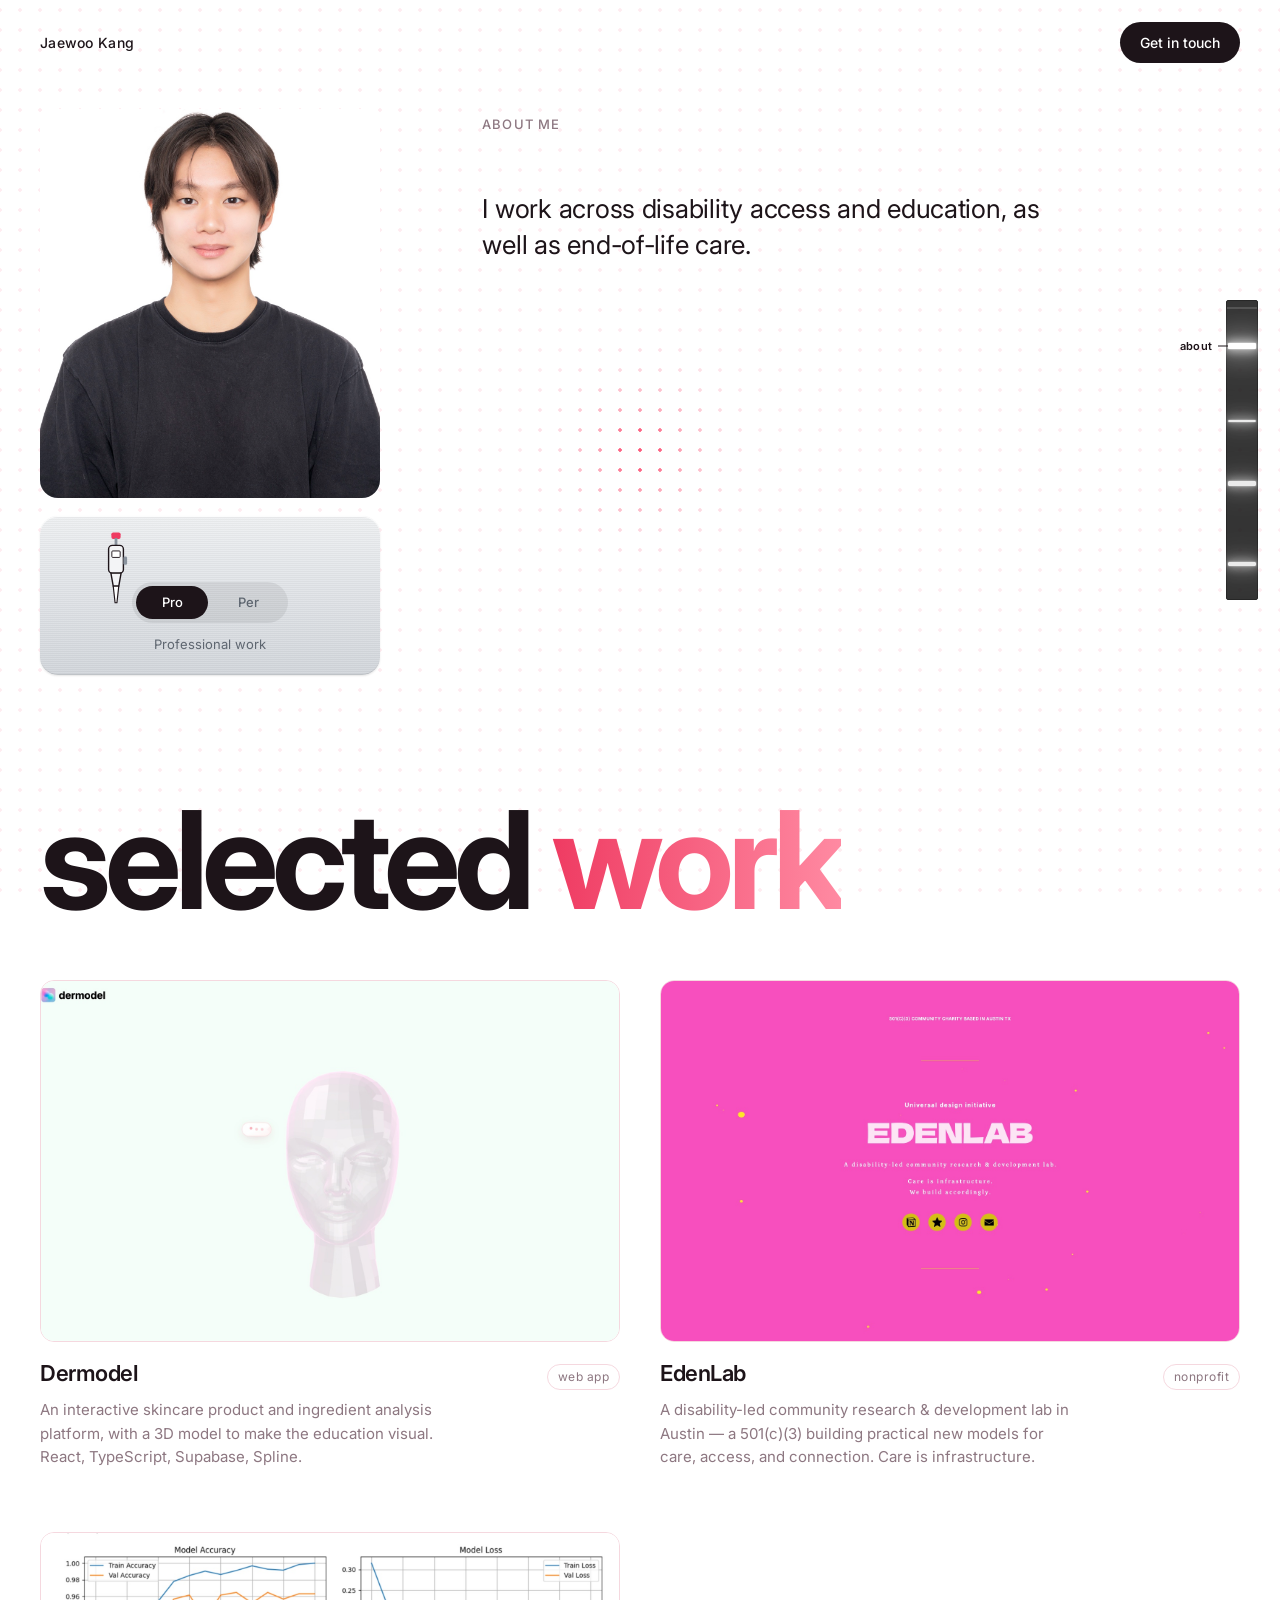
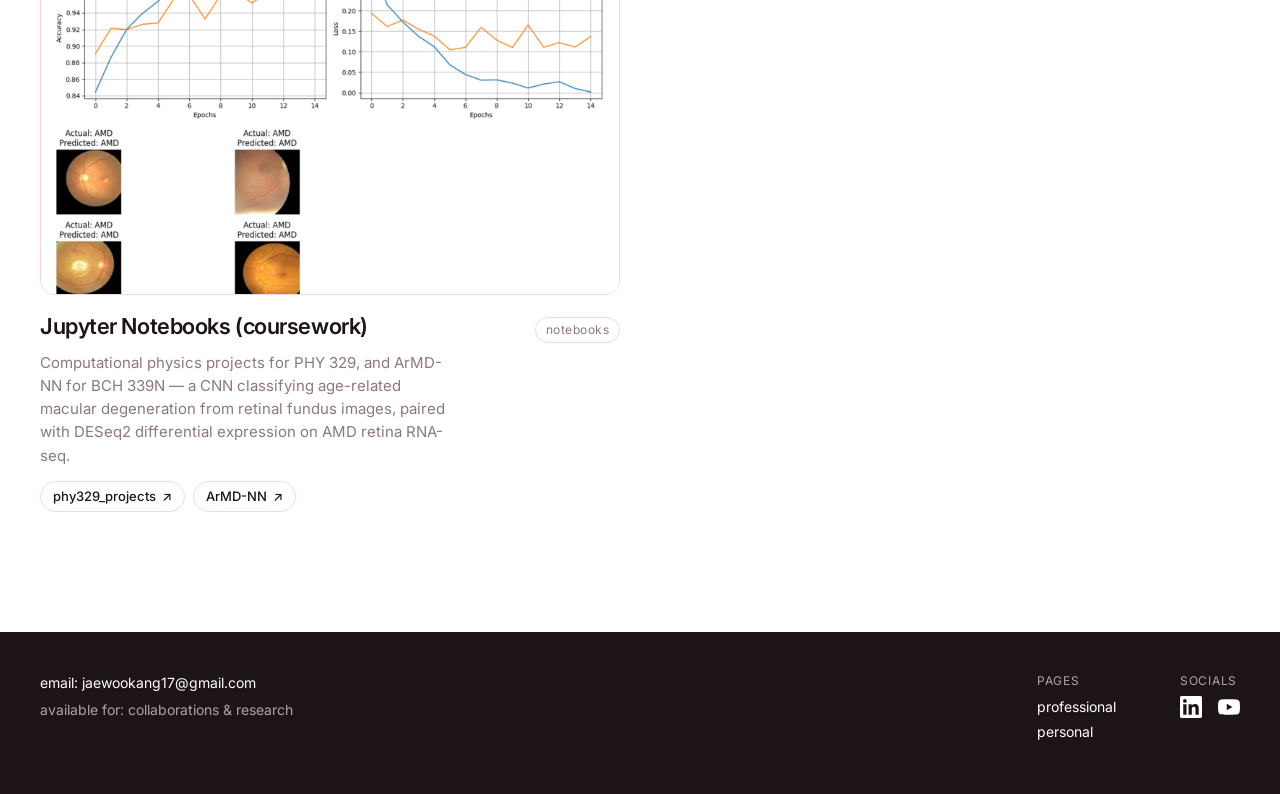
==== commit 96950b61: "Three cards per page; caregiving thumbnail; YouTube link; 30vmax glow Co-Authored-By: Claude Opus 5 " ====
--- a/index.html
+++ b/index.html
@@ -8,7 +8,7 @@
   <link rel="preconnect" href="https://fonts.googleapis.com">
   <link rel="preconnect" href="https://fonts.gstatic.com" crossorigin>
   <link href="https://fonts.googleapis.com/css2?family=Inter:wght@400;500;600;700&display=swap" rel="stylesheet">
-  <link rel="stylesheet" href="style.css?v=22">
+  <link rel="stylesheet" href="style.css?v=23">
 </head>
 <body>
   <div class="dots" aria-hidden="true"><div class="dots__glow"></div></div>
@@ -91,17 +91,6 @@
               <li><a href="https://github.com/jaewookng/ArMD-NN" target="_blank" rel="noopener">ArMD-NN <span aria-hidden="true">↗</span></a></li>
             </ul>
           </div>
-
-          <a class="project reveal" href="#">
-            <div class="project__media">
-              <img src="assets/projects/project-4.jpg" alt="" width="1200" height="750" loading="lazy">
-            </div>
-            <div class="project__meta">
-              <h3 class="project__title">Project four</h3>
-              <span class="project__tag">care</span>
-            </div>
-            <p class="project__desc">One or two lines on what this was, who it was for, and what you did.</p>
-          </a>
         </div>
 
       </section>
@@ -132,7 +121,7 @@
             </a>
           </li>
           <li>
-            <a href="https://www.youtube.com/" target="_blank" rel="me noopener" aria-label="YouTube" title="YouTube">
+            <a href="https://www.youtube.com/@jaewookng" target="_blank" rel="me noopener" aria-label="YouTube" title="YouTube">
               <svg viewBox="0 0 24 24" aria-hidden="true" focusable="false"><path d="M23.498 6.186a3.016 3.016 0 0 0-2.122-2.136C19.505 3.545 12 3.545 12 3.545s-7.505 0-9.377.505A3.017 3.017 0 0 0 .502 6.186C0 8.07 0 12 0 12s0 3.93.502 5.814a3.016 3.016 0 0 0 2.122 2.136c1.871.505 9.376.505 9.376.505s7.505 0 9.377-.505a3.015 3.015 0 0 0 2.122-2.136C24 15.93 24 12 24 12s0-3.93-.502-5.814zM9.545 15.568V8.432L15.818 12l-6.273 3.568z"/></svg>
             </a>
           </li>
@@ -150,6 +139,6 @@
     <a    class="gel__band is-marker" href="#contact" style="--p: .896; --h: 4px"><span class="gel__label">contact</span></a>
   </nav>
 
-  <script src="script.js?v=22"></script>
+  <script src="script.js?v=23"></script>
 </body>
 </html>
--- a/style.css
+++ b/style.css
@@ -118,9 +118,9 @@
   position: absolute;
   top: 0;
   left: 0;
-  width: 60vmax;
-  height: 60vmax;
-  margin: -30vmax 0 0 -30vmax;   /* centre the glow on its transform origin */
+  width: 30vmax;
+  height: 30vmax;
+  margin: -15vmax 0 0 -15vmax;   /* centre the glow on its transform origin */
   border-radius: 50%;
   background: radial-gradient(circle,
     var(--dots-hot) 0%,
